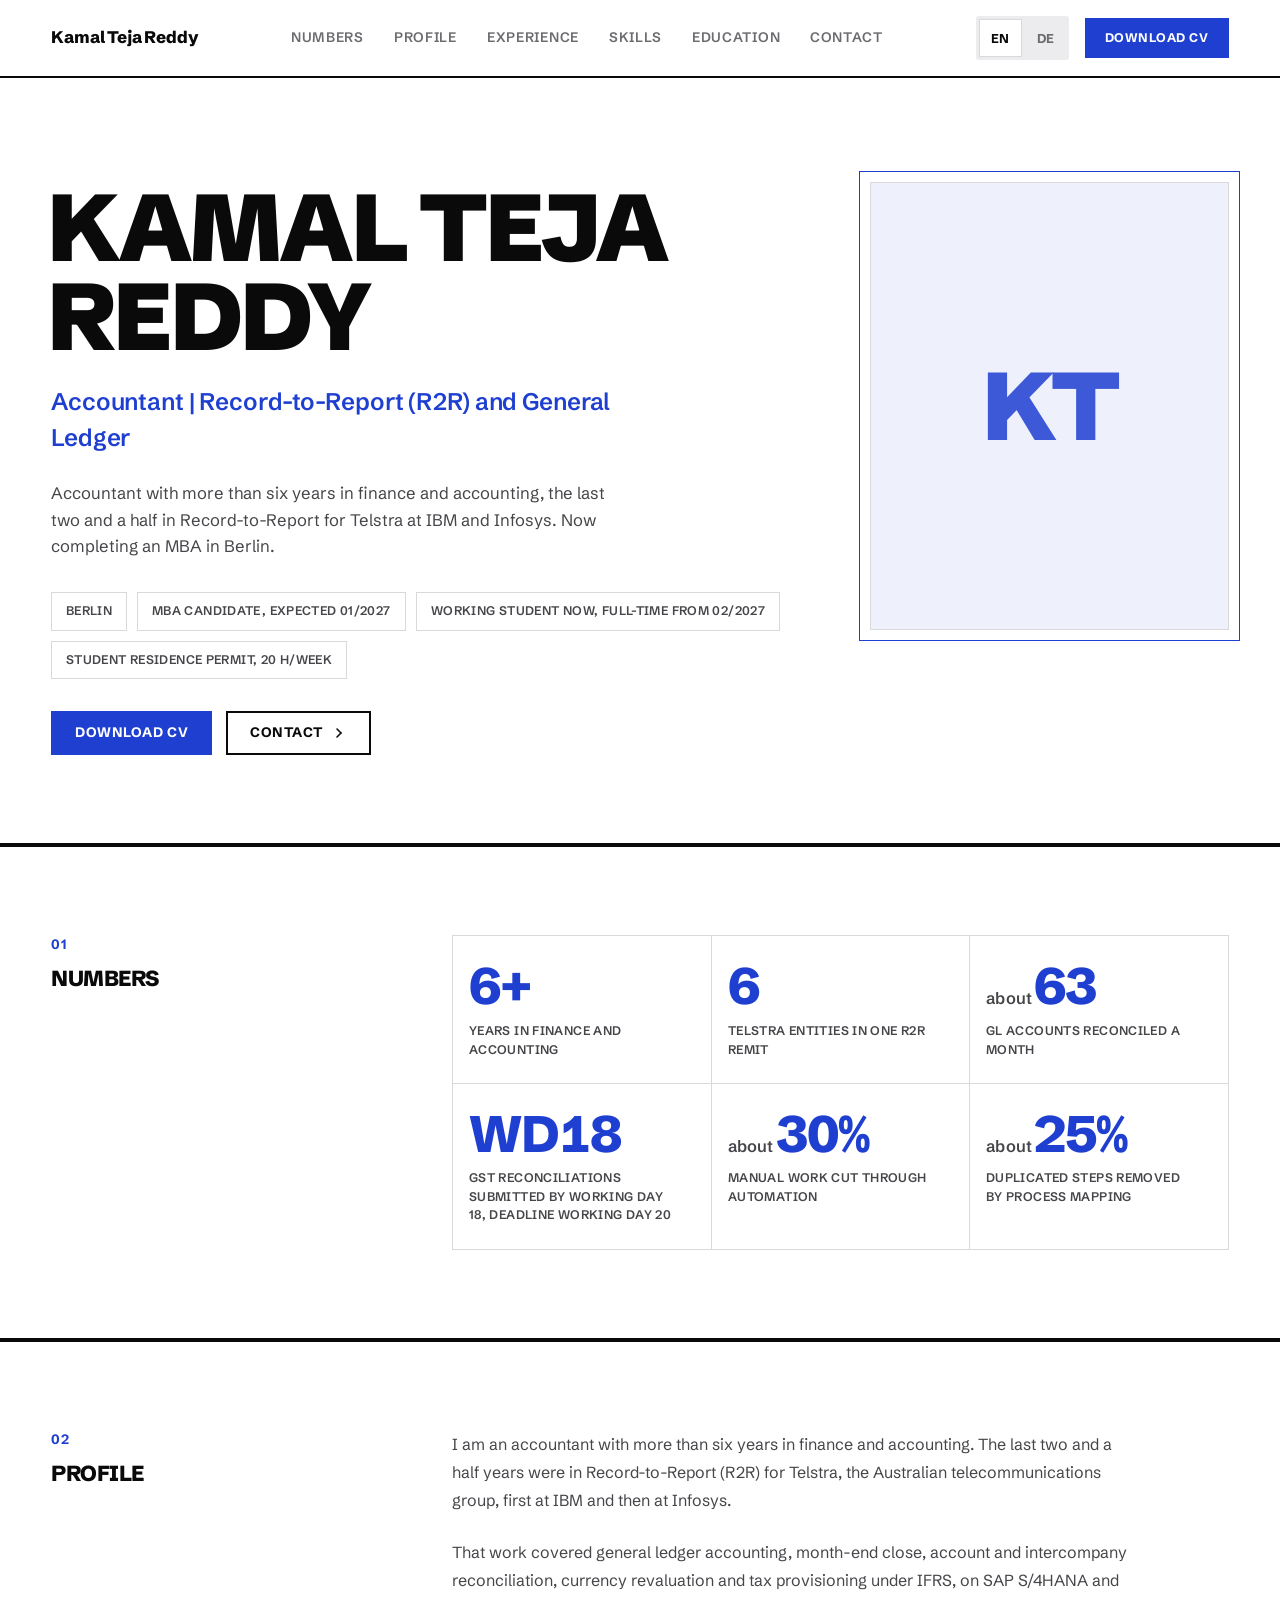
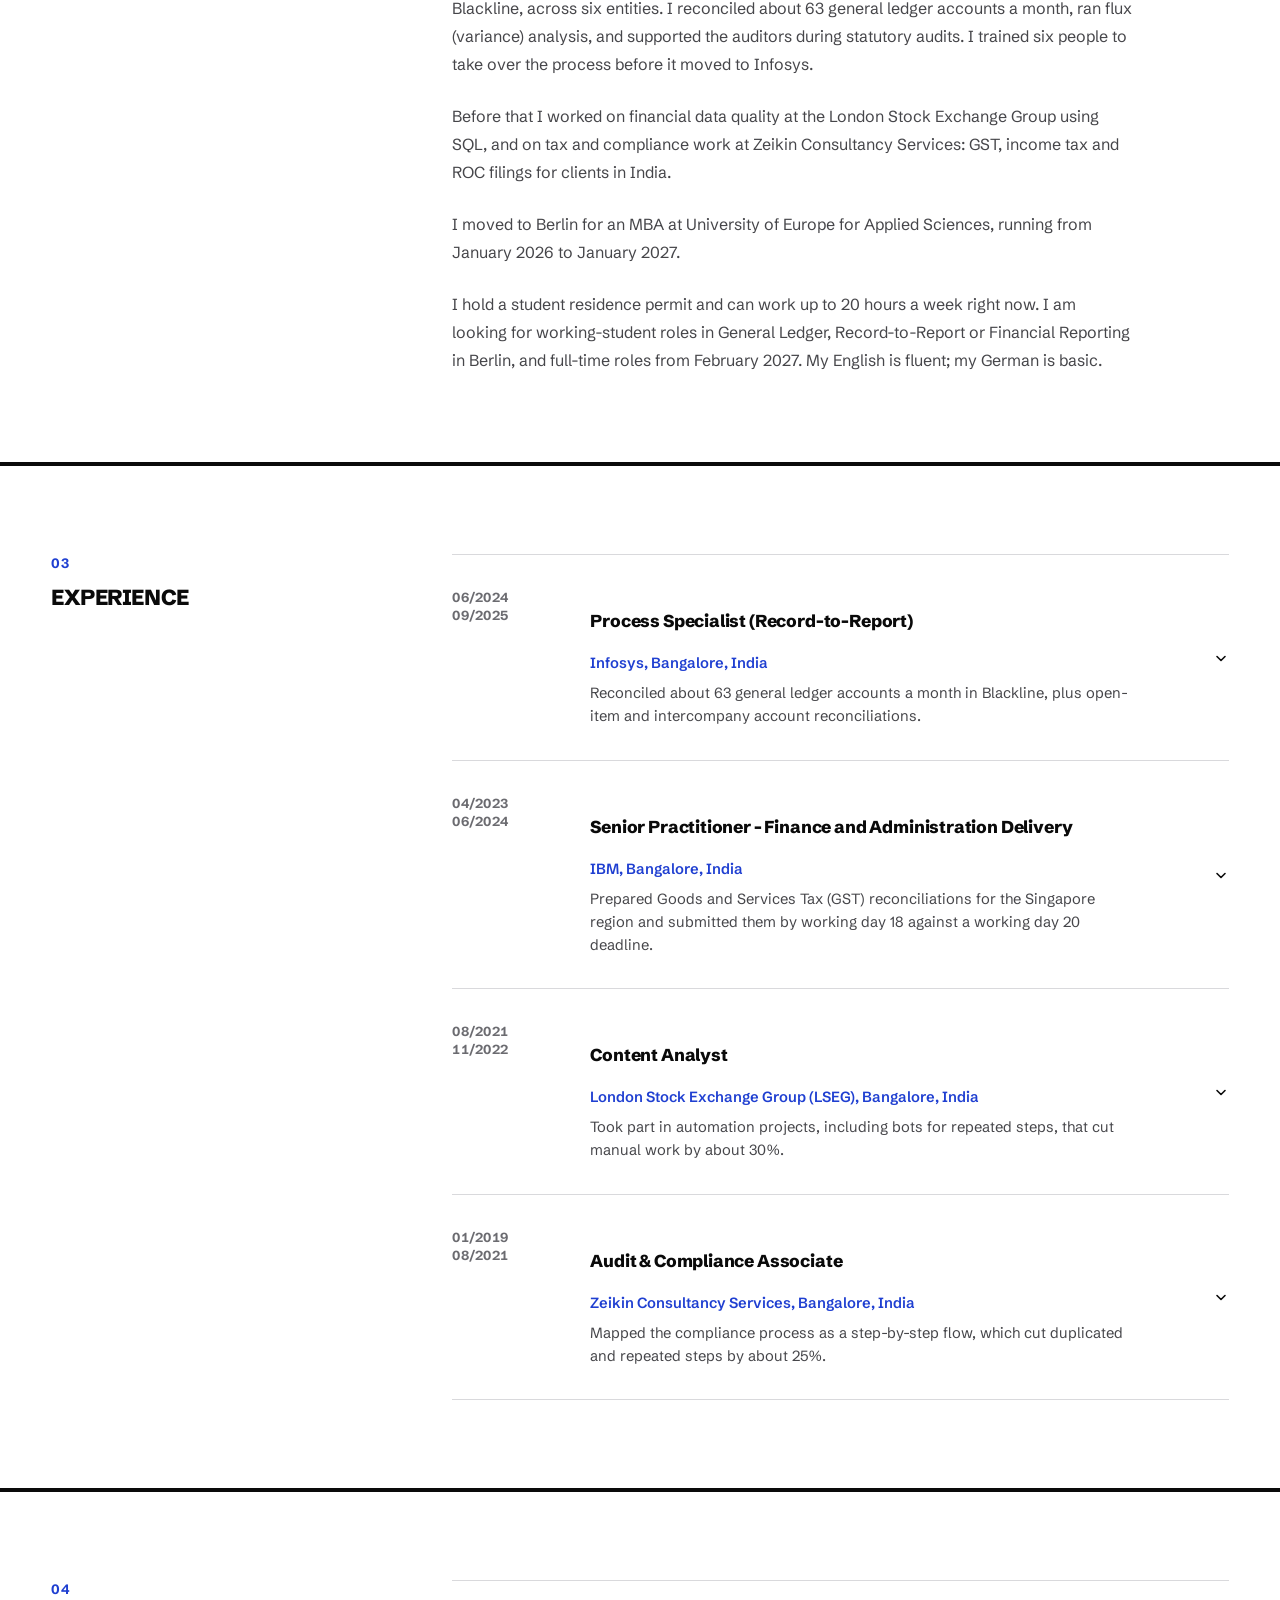
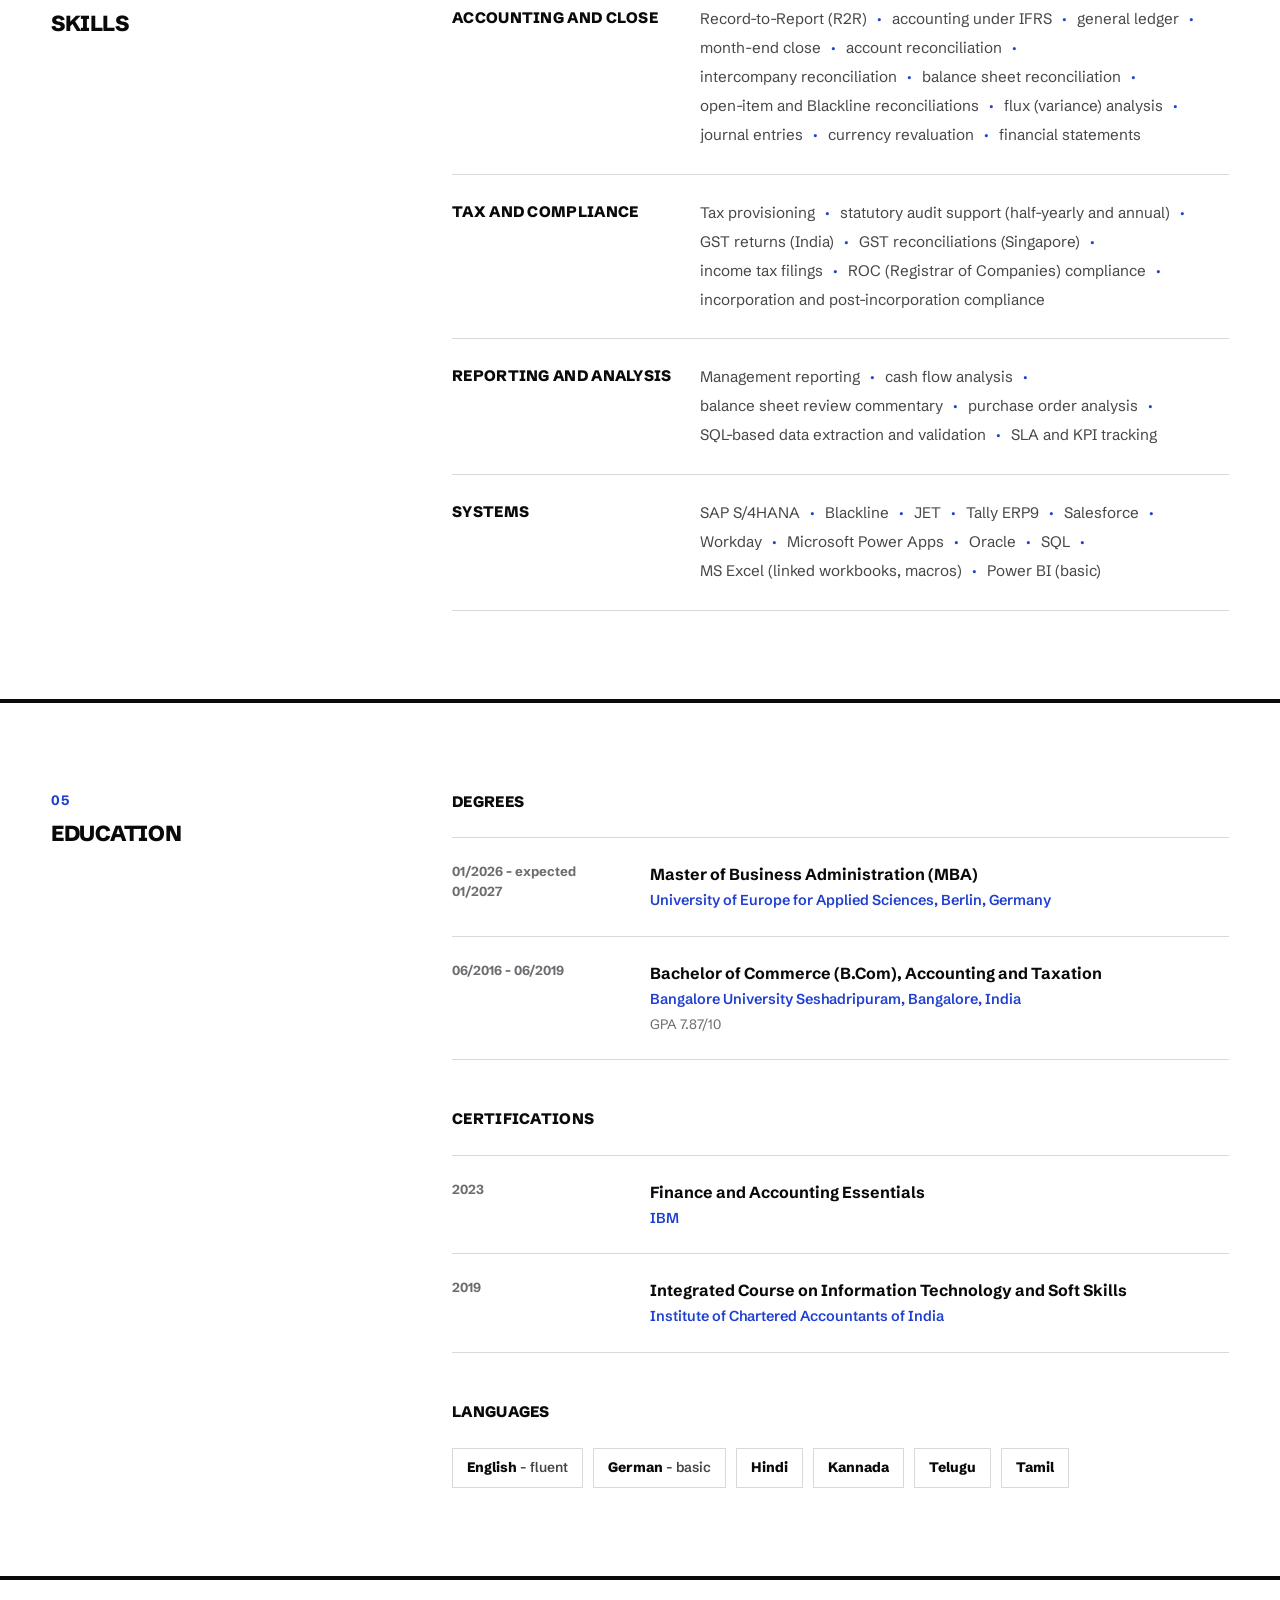
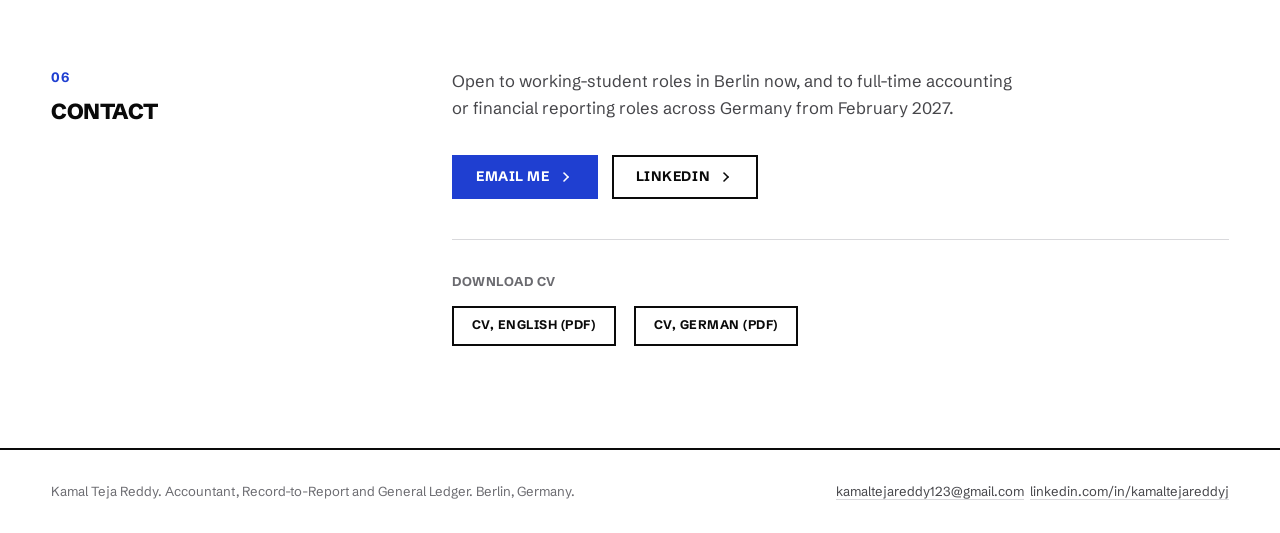
==== index.html @ a259569a "Add site files" ====
<!doctype html>
<html lang="en">
<head>
<meta charset="utf-8">
<meta name="viewport" content="width=device-width, initial-scale=1">
<title>Kamal Teja Reddy | Accountant, Record-to-Report and General Ledger</title>
<meta name="description" content="Portfolio of Kamal Teja Reddy, accountant with more than six years in finance and accounting, the last two and a half in Record-to-Report for Telstra at IBM and Infosys. Currently completing an MBA in Berlin.">
<meta name="robots" content="index,follow">
<meta name="theme-color" content="#ffffff">
<!-- Canonical is a placeholder: replace with the real deployed URL before going live (see README). -->
<link rel="canonical" href="https://example.com/kamal-teja-reddy/">

<link rel="icon" href="assets/favicon.svg" type="image/svg+xml">

<meta property="og:type" content="profile">
<meta property="og:site_name" content="Kamal Teja Reddy">
<meta property="og:title" content="Kamal Teja Reddy | Accountant, Record-to-Report and General Ledger">
<meta property="og:description" content="Accountant with more than six years in finance and accounting, the last two and a half in Record-to-Report for Telstra at IBM and Infosys. Now completing an MBA in Berlin.">
<meta property="og:image" content="assets/og-image.jpg">
<meta property="og:image:width" content="1200">
<meta property="og:image:height" content="630">
<meta property="og:locale" content="en_GB">
<meta property="og:locale:alternate" content="de_DE">
<meta name="twitter:card" content="summary_large_image">
<meta name="twitter:title" content="Kamal Teja Reddy | Accountant, Record-to-Report and General Ledger">
<meta name="twitter:description" content="Accountant with more than six years in finance and accounting, the last two and a half in Record-to-Report for Telstra at IBM and Infosys. Now completing an MBA in Berlin.">
<meta name="twitter:image" content="assets/og-image.jpg">

<link rel="preconnect" href="https://fonts.googleapis.com">
<link rel="preconnect" href="https://fonts.gstatic.com" crossorigin>
<link href="https://fonts.googleapis.com/css2?family=Schibsted+Grotesk:wght@400;500;600;700;800;900&display=swap" rel="stylesheet">
<link rel="stylesheet" href="assets/site.css">

<script type="application/ld+json">
{
  "@context": "https://schema.org",
  "@type": "Person",
  "name": "Kamal Teja Reddy",
  "jobTitle": "Accountant",
  "address": { "@type": "PostalAddress", "addressLocality": "Berlin", "addressCountry": "DE" },
  "alumniOf": [
    { "@type": "CollegeOrUniversity", "name": "University of Europe for Applied Sciences" },
    { "@type": "CollegeOrUniversity", "name": "Bangalore University Seshadripuram" }
  ],
  "sameAs": ["https://www.linkedin.com/in/kamaltejareddyj/"]
}
</script>

<script>
/* Resolve language before first paint: localStorage choice, else German if
   the browser is German, else English. Kept tiny and inline so there is no
   flash of the wrong language. Wrapped in try/catch per the no-JS-safe
   design: if anything here throws, the page still renders correctly in
   English because that is what the raw HTML already shows. */
(function () {
  try {
    var saved = null;
    try { saved = localStorage.getItem('teja-lang'); } catch (e) {}
    var lang = saved || ((navigator.language || '').toLowerCase().indexOf('de') === 0 ? 'de' : 'en');
    if (lang === 'de') {
      document.documentElement.setAttribute('lang', 'de');
      document.documentElement.setAttribute('data-lang-active', 'de');
      document.title = 'Kamal Teja Reddy | Accountant, Hauptbuchhaltung und Record-to-Report';
      var m = document.querySelector('meta[name="description"]');
      if (m) { m.setAttribute('content', 'Portfolio von Kamal Teja Reddy, Finanzbuchhalter mit mehr als sechs Jahren Erfahrung im Finanz- und Rechnungswesen, davon zweieinhalb Jahre im Record-to-Report für Telstra bei IBM und Infosys. Derzeit MBA-Studium in Berlin.'); }
    }
  } catch (e) {}
})();
</script>
</head>
<body>
<a class="skip-link" href="#main"><span data-lang="en">Skip to main content</span><span data-lang="de">Zum Hauptinhalt springen</span></a>

<div class="progress-rule" aria-hidden="true"></div>

<header class="site-header">
  <div class="header-inner">
    <a class="brand" href="#top">Kamal Teja Reddy</a>

    <nav class="site-nav" aria-label="Primary">
      <ul>
        <li><a href="#numbers"><span class="i18n t-text-swap" data-lang="en">Numbers</span><span class="i18n t-text-swap" data-lang="de">Zahlen</span></a></li>
        <li><a href="#profile"><span class="i18n t-text-swap" data-lang="en">Profile</span><span class="i18n t-text-swap" data-lang="de">Profil</span></a></li>
        <li><a href="#experience"><span class="i18n t-text-swap" data-lang="en">Experience</span><span class="i18n t-text-swap" data-lang="de">Berufserfahrung</span></a></li>
        <li><a href="#skills"><span class="i18n t-text-swap" data-lang="en">Skills</span><span class="i18n t-text-swap" data-lang="de">Kenntnisse</span></a></li>
        <li><a href="#education"><span class="i18n t-text-swap" data-lang="en">Education</span><span class="i18n t-text-swap" data-lang="de">Ausbildung</span></a></li>
        <li><a href="#contact"><span class="i18n t-text-swap" data-lang="en">Contact</span><span class="i18n t-text-swap" data-lang="de">Kontakt</span></a></li>
      </ul>
      <span class="nav-indicator" aria-hidden="true"></span>
    </nav>

    <div class="header-actions">
      <div class="lang-switch desktop-only" role="group" aria-label="Language">
        <span class="lang-pill" aria-hidden="true"></span>
        <button type="button" class="lang-option" data-set-lang="en" aria-pressed="true">EN</button>
        <button type="button" class="lang-option" data-set-lang="de" aria-pressed="false">DE</button>
      </div>
      <a class="btn btn-primary btn-small js-cv-link" href="cv/Kamal-Teja-Reddy_CV_EN_web.pdf" download="Kamal-Teja-Reddy_CV_EN.pdf" data-cv-en="cv/Kamal-Teja-Reddy_CV_EN_web.pdf" data-cv-en-name="Kamal-Teja-Reddy_CV_EN.pdf" data-cv-de="cv/Kamal-Teja-Reddy_Lebenslauf_DE_web.pdf" data-cv-de-name="Kamal-Teja-Reddy_Lebenslauf_DE.pdf">
        <span class="i18n t-text-swap" data-lang="en">Download CV</span><span class="i18n t-text-swap" data-lang="de">Lebenslauf</span>
      </a>
      <button class="nav-toggle" type="button" aria-expanded="false" aria-controls="site-nav-mobile">
        <span class="i18n t-text-swap" data-lang="en">Menu</span><span class="i18n t-text-swap" data-lang="de">Menü</span>
      </button>
    </div>
  </div>
  <nav id="site-nav-mobile" class="site-nav-mobile" aria-label="Primary, mobile">
    <ul>
      <li><a href="#numbers"><span class="i18n t-text-swap" data-lang="en">Numbers</span><span class="i18n t-text-swap" data-lang="de">Zahlen</span></a></li>
      <li><a href="#profile"><span class="i18n t-text-swap" data-lang="en">Profile</span><span class="i18n t-text-swap" data-lang="de">Profil</span></a></li>
      <li><a href="#experience"><span class="i18n t-text-swap" data-lang="en">Experience</span><span class="i18n t-text-swap" data-lang="de">Berufserfahrung</span></a></li>
      <li><a href="#skills"><span class="i18n t-text-swap" data-lang="en">Skills</span><span class="i18n t-text-swap" data-lang="de">Kenntnisse</span></a></li>
      <li><a href="#education"><span class="i18n t-text-swap" data-lang="en">Education</span><span class="i18n t-text-swap" data-lang="de">Ausbildung</span></a></li>
      <li><a href="#contact"><span class="i18n t-text-swap" data-lang="en">Contact</span><span class="i18n t-text-swap" data-lang="de">Kontakt</span></a></li>
    </ul>
    <div class="lang-switch" role="group" aria-label="Language">
      <span class="lang-pill" aria-hidden="true"></span>
      <button type="button" class="lang-option" data-set-lang="en" aria-pressed="true">EN</button>
      <button type="button" class="lang-option" data-set-lang="de" aria-pressed="false">DE</button>
    </div>
  </nav>
</header>

<main id="main">

  <section class="hero" id="top">
    <div class="wrap hero-grid">
      <div class="hero-copy t-stagger">
        <h1 class="hero-name t-stagger-line t-stagger-line--1">Kamal Teja Reddy</h1>
        <p class="hero-title t-stagger-line t-stagger-line--2">
          <span class="i18n t-text-swap" data-lang="en">Accountant | Record-to-Report (R2R) and General Ledger</span>
          <span class="i18n t-text-swap" data-lang="de">Accountant | Hauptbuchhaltung und Record-to-Report (R2R)</span>
        </p>
        <p class="hero-lede t-stagger-line t-stagger-line--3">
          <span class="i18n t-text-swap" data-lang="en">Accountant with more than six years in finance and accounting, the last two and a half in Record-to-Report for Telstra at IBM and Infosys. Now completing an MBA in Berlin.</span>
          <span class="i18n t-text-swap" data-lang="de">Finanzbuchhalter mit mehr als sechs Jahren Erfahrung im Finanz- und Rechnungswesen, davon zweieinhalb Jahre im Record-to-Report für Telstra bei IBM und Infosys. Derzeit MBA-Studium in Berlin.</span>
        </p>
        <ul class="hero-chips t-stagger-line t-stagger-line--4">
          <li>Berlin</li>
          <li><span class="i18n t-text-swap" data-lang="en">MBA candidate, expected 01/2027</span><span class="i18n t-text-swap" data-lang="de">MBA, voraussichtlich 01/2027</span></li>
          <li><span class="i18n t-text-swap" data-lang="en">Working student now, full-time from 02/2027</span><span class="i18n t-text-swap" data-lang="de">Werkstudent ab sofort, Vollzeit ab 02/2027</span></li>
          <li><span class="i18n t-text-swap" data-lang="en">Student residence permit, 20 h/week</span><span class="i18n t-text-swap" data-lang="de">Aufenthaltstitel: Studium, 20 Std./Woche</span></li>
        </ul>
        <div class="hero-actions t-stagger-line t-stagger-line--5">
          <a class="btn btn-primary js-cv-link" href="cv/Kamal-Teja-Reddy_CV_EN_web.pdf" download="Kamal-Teja-Reddy_CV_EN.pdf" data-cv-en="cv/Kamal-Teja-Reddy_CV_EN_web.pdf" data-cv-en-name="Kamal-Teja-Reddy_CV_EN.pdf" data-cv-de="cv/Kamal-Teja-Reddy_Lebenslauf_DE_web.pdf" data-cv-de-name="Kamal-Teja-Reddy_Lebenslauf_DE.pdf">
            <span class="i18n t-text-swap" data-lang="en">Download CV</span><span class="i18n t-text-swap" data-lang="de">Lebenslauf</span>
          </a>
          <a class="btn btn-outline t-learn" href="#contact">
            <span class="i18n t-text-swap" data-lang="en">Contact</span><span class="i18n t-text-swap" data-lang="de">Kontakt</span>
            <span class="t-learn-chevron" aria-hidden="true"><svg width="16" height="16" viewBox="0 0 16 16" fill="none" stroke="currentColor" stroke-width="1.6" stroke-linecap="round"><path class="t-learn-arm t-learn-arm-top" d="M6 4L10 8"/><path class="t-learn-arm t-learn-arm-bot" d="M10 8L6 12"/></svg></span>
          </a>
        </div>
      </div>
      <div class="hero-portrait">
        <div class="portrait-frame">
          <object class="portrait-photo" type="image/jpeg" data="assets/portrait.jpg" aria-label="Portrait of Kamal Teja Reddy" width="1200" height="1500">
            <div class="portrait-placeholder">
              <span class="portrait-placeholder-mono" aria-hidden="true">KT</span>
            </div>
          </object>
        </div>
      </div>
    </div>
  </section>

  <section class="section" id="numbers" aria-labelledby="numbers-heading">
    <div class="wrap section-grid">
      <div class="section-label t-reveal">
        <span class="section-index">01</span>
        <h2 id="numbers-heading"><span class="i18n t-text-swap" data-lang="en">Numbers</span><span class="i18n t-text-swap" data-lang="de">Zahlen</span></h2>
      </div>
      <div class="section-content t-reveal">
        <ul class="numbers-grid">
          <li>
            <span class="num"><span class="t-digit-group"><span class="t-digit" data-stagger="1">6</span><span class="t-digit" data-stagger="2">+</span></span></span>
            <span class="cap"><span class="i18n t-text-swap" data-lang="en">Years in finance and accounting</span><span class="i18n t-text-swap" data-lang="de">Jahre in Finanz- und Rechnungswesen</span></span>
          </li>
          <li>
            <span class="num"><span class="t-digit-group"><span class="t-digit" data-stagger="2">6</span></span></span>
            <span class="cap"><span class="i18n t-text-swap" data-lang="en">Telstra entities in one R2R remit</span><span class="i18n t-text-swap" data-lang="de">Telstra-Gesellschaften in einem R2R-Mandat</span></span>
          </li>
          <li>
            <span class="num"><span class="num-prefix" data-lang="en">about</span><span class="num-prefix" data-lang="de">rund</span><span class="t-digit-group"><span class="t-digit" data-stagger="1">6</span><span class="t-digit" data-stagger="2">3</span></span></span>
            <span class="cap"><span class="i18n t-text-swap" data-lang="en">GL accounts reconciled a month</span><span class="i18n t-text-swap" data-lang="de">Hauptbuchkonten monatlich abgestimmt</span></span>
          </li>
          <li>
            <span class="num"><span class="t-digit-group"><span class="t-digit">W</span><span class="t-digit">D</span><span class="t-digit" data-stagger="1">1</span><span class="t-digit" data-stagger="2">8</span></span></span>
            <span class="cap"><span class="i18n t-text-swap" data-lang="en">GST reconciliations submitted by working day 18, deadline working day 20</span><span class="i18n t-text-swap" data-lang="de">GST-Abstimmungen eingereicht bis Arbeitstag 18, Frist Arbeitstag 20</span></span>
          </li>
          <li>
            <span class="num"><span class="num-prefix" data-lang="en">about</span><span class="num-prefix" data-lang="de">rund</span><span class="t-digit-group t-digit-group--pct"><span class="t-digit">3</span><span class="t-digit" data-stagger="1">0</span><span class="t-digit" data-stagger="2">%</span></span></span>
            <span class="cap"><span class="i18n t-text-swap" data-lang="en">Manual work cut through automation</span><span class="i18n t-text-swap" data-lang="de">Manueller Aufwand durch Automatisierung reduziert</span></span>
          </li>
          <li>
            <span class="num"><span class="num-prefix" data-lang="en">about</span><span class="num-prefix" data-lang="de">rund</span><span class="t-digit-group t-digit-group--pct"><span class="t-digit">2</span><span class="t-digit" data-stagger="1">5</span><span class="t-digit" data-stagger="2">%</span></span></span>
            <span class="cap"><span class="i18n t-text-swap" data-lang="en">Duplicated steps removed by process mapping</span><span class="i18n t-text-swap" data-lang="de">Doppelte Schritte durch Prozessmapping entfernt</span></span>
          </li>
        </ul>
      </div>
    </div>
  </section>

  <section class="section" id="profile" aria-labelledby="profile-heading">
    <div class="wrap section-grid">
      <div class="section-label t-reveal">
        <span class="section-index">02</span>
        <h2 id="profile-heading"><span class="i18n t-text-swap" data-lang="en">Profile</span><span class="i18n t-text-swap" data-lang="de">Profil</span></h2>
      </div>
      <div class="section-content profile-text t-reveal">
        <p><span class="i18n t-text-swap t-text-swap-block" data-lang="en">I am an accountant with more than six years in finance and accounting. The last two and a half years were in Record-to-Report (R2R) for Telstra, the Australian telecommunications group, first at IBM and then at Infosys.</span><span class="i18n t-text-swap t-text-swap-block" data-lang="de">Ich bin Accountant mit mehr als sechs Jahren Erfahrung im Finanz- und Rechnungswesen, davon die letzten zweieinhalb Jahre im <span lang="en">Record-to-Report (R2R)</span> für Telstra, den australischen Telekommunikationskonzern, zunächst bei IBM und anschließend bei Infosys.</span></p>
        <p><span class="i18n t-text-swap t-text-swap-block" data-lang="en">That work covered general ledger accounting, month-end close, account and intercompany reconciliation, currency revaluation and tax provisioning under IFRS, on SAP S/4HANA and Blackline, across six entities. I reconciled about 63 general ledger accounts a month, ran flux (variance) analysis, and supported the auditors during statutory audits. I trained six people to take over the process before it moved to Infosys.</span><span class="i18n t-text-swap t-text-swap-block" data-lang="de">Dabei habe ich mit Hauptbuch, Monatsabschluss, Konten- und Intercompany-Abstimmung, Fremdwährungsbewertung und Steuerrückstellungen nach <span lang="en">IFRS</span> gearbeitet, auf <span lang="en">SAP S/4HANA</span> und <span lang="en">Blackline</span>, für sechs Telstra-Gesellschaften. Ich habe rund 63 Hauptbuchkonten im Monat abgestimmt und die Wirtschaftsprüfer bei Abschlussprüfungen unterstützt.</span></p>
        <p><span class="i18n t-text-swap t-text-swap-block" data-lang="en">Before that I worked on financial data quality at the London Stock Exchange Group using SQL, and on tax and compliance work at Zeikin Consultancy Services: GST, income tax and ROC filings for clients in India.</span><span class="i18n t-text-swap t-text-swap-block" data-lang="de">Davor habe ich bei der London Stock Exchange Group Finanzdaten mit <span lang="en">SQL</span> geprüft und bei Zeikin Consultancy Services Steuer- und Compliance-Aufgaben für Kunden in Indien übernommen.</span></p>
        <p><span class="i18n t-text-swap t-text-swap-block" data-lang="en">I moved to Berlin for an MBA at University of Europe for Applied Sciences, running from January 2026 to January 2027.</span><span class="i18n t-text-swap t-text-swap-block" data-lang="de">Für ein MBA-Studium an der University of Europe for Applied Sciences bin ich nach Berlin gezogen, von Januar 2026 bis Januar 2027.</span></p>
        <p><span class="i18n t-text-swap t-text-swap-block" data-lang="en">I hold a student residence permit and can work up to 20 hours a week right now. I am looking for working-student roles in General Ledger, Record-to-Report or Financial Reporting in Berlin, and full-time roles from February 2027. My English is fluent; my German is basic.</span><span class="i18n t-text-swap t-text-swap-block" data-lang="de">Ich habe einen Aufenthaltstitel zu Studienzwecken (bis zu 20 Stunden pro Woche) und suche Werkstudentenstellen in Hauptbuchhaltung oder Record-to-Report in Berlin, sowie Vollzeitstellen ab Februar 2027. Englisch: fließend. Deutsch: Grundkenntnisse.</span></p>
      </div>
    </div>
  </section>

  <section class="section" id="experience" aria-labelledby="experience-heading">
    <div class="wrap section-grid">
      <div class="section-label t-reveal">
        <span class="section-index">03</span>
        <h2 id="experience-heading"><span class="i18n t-text-swap" data-lang="en">Experience</span><span class="i18n t-text-swap" data-lang="de">Berufserfahrung</span></h2>
      </div>
      <div class="section-content t-reveal">
        <ol class="role-list">

          <li class="t-acc">
            <h3 class="role-heading">
              <button class="t-acc-head" aria-expanded="false" aria-controls="panel-infosys">
                <span class="role-period"><span class="num">06/2024</span><span class="num">09/2025</span></span>
                <div class="role-main">
                  <h4>Process Specialist (Record-to-Report)</h4>
                  <p class="role-employer">Infosys, Bangalore, <span class="i18n" data-lang="en">India</span><span class="i18n" data-lang="de">Indien</span></p>
                  <p class="role-strong"><span class="i18n t-text-swap" data-lang="en">Reconciled about 63 general ledger accounts a month in Blackline, plus open-item and intercompany account reconciliations.</span><span class="i18n t-text-swap" data-lang="de">Monatlich rund 63 Hauptbuchkonten in Blackline abgestimmt, dazu offene Posten und Intercompany-Konten.</span></p>
                </div>
                <span class="t-acc-chevron" aria-hidden="true"><svg width="16" height="16" viewBox="0 0 16 16" fill="none" stroke="currentColor" stroke-width="1.6" stroke-linecap="round" stroke-linejoin="round"><path d="M4 6.5L8 10.5L12 6.5"/></svg></span>
              </button>
            </h3>
            <div class="t-acc-panel" id="panel-infosys" role="region" aria-label="Process Specialist, Infosys, detail">
              <div class="t-acc-panel-inner"><div class="t-acc-panel-inner-pad">
                <p class="role-context"><span class="i18n t-text-swap" data-lang="en">Client account: Telstra (Australian telecommunications group). Record-to-Report process after the account moved from IBM.</span><span class="i18n t-text-swap" data-lang="de">Kunde: Telstra (australischer Telekommunikationskonzern), Record-to-Report nach Projektübernahme von IBM.</span></p>
                <ul class="role-bullets">
                  <li><span class="i18n t-text-swap" data-lang="en">Managed the Record-to-Report process for six Telstra entities within its SLA and compliance requirements.</span><span class="i18n t-text-swap" data-lang="de">Steuerung des R2R-Prozesses für sechs Telstra-Gesellschaften gemäß SLA- und Compliance-Vorgaben.</span></li>
                  <li><span class="i18n t-text-swap" data-lang="en">Reconciled about 63 general ledger accounts a month in Blackline, plus open-item and intercompany account reconciliations.</span><span class="i18n t-text-swap" data-lang="de">Monatlich rund 63 Hauptbuchkonten in Blackline abgestimmt, dazu offene Posten und Intercompany-Konten.</span></li>
                  <li><span class="i18n t-text-swap" data-lang="en">Computed tax and booked the tax provisions in line with statutory requirements.</span><span class="i18n t-text-swap" data-lang="de">Steuern berechnet, Steuerrückstellungen gemäß gesetzlichen Vorgaben gebucht.</span></li>
                  <li><span class="i18n t-text-swap" data-lang="en">Wrote balance sheet review commentary and cash flow analysis for management reporting.</span><span class="i18n t-text-swap" data-lang="de">Erstellung von Bilanzkommentaren und Cashflow-Analysen für das Management-Reporting.</span></li>
                  <li><span class="i18n t-text-swap" data-lang="en">Supported the auditors during half-yearly and annual statutory audits.</span><span class="i18n t-text-swap" data-lang="de">Unterstützung der Wirtschaftsprüfer bei Halbjahres- und Jahresabschlussprüfungen.</span></li>
                  <li><span class="i18n t-text-swap" data-lang="en">Received the Individual Extra Miler Award.</span><span class="i18n t-text-swap" data-lang="de">Auszeichnung mit dem Individual Extra Miler Award.</span></li>
                </ul>
              </div></div>
            </div>
          </li>

          <li class="t-acc">
            <h3 class="role-heading">
              <button class="t-acc-head" aria-expanded="false" aria-controls="panel-ibm">
                <span class="role-period"><span class="num">04/2023</span><span class="num">06/2024</span></span>
                <div class="role-main">
                  <h4>Senior Practitioner - Finance and Administration Delivery</h4>
                  <p class="role-employer">IBM, Bangalore, <span class="i18n" data-lang="en">India</span><span class="i18n" data-lang="de">Indien</span></p>
                  <p class="role-strong"><span class="i18n t-text-swap" data-lang="en">Prepared Goods and Services Tax (GST) reconciliations for the Singapore region and submitted them by working day 18 against a working day 20 deadline.</span><span class="i18n t-text-swap" data-lang="de">GST-Abstimmungen für die Region Singapur, Abgabe jeweils bis Arbeitstag 18 (Frist: Arbeitstag 20).</span></p>
                </div>
                <span class="t-acc-chevron" aria-hidden="true"><svg width="16" height="16" viewBox="0 0 16 16" fill="none" stroke="currentColor" stroke-width="1.6" stroke-linecap="round" stroke-linejoin="round"><path d="M4 6.5L8 10.5L12 6.5"/></svg></span>
              </button>
            </h3>
            <div class="t-acc-panel" id="panel-ibm" role="region" aria-label="Senior Practitioner, IBM, detail">
              <div class="t-acc-panel-inner"><div class="t-acc-panel-inner-pad">
                <p class="role-context"><span class="i18n t-text-swap" data-lang="en">Client account: Telstra (Australian telecommunications group), general ledger and R2R work before the account moved to Infosys.</span><span class="i18n t-text-swap" data-lang="de">Kunde: Telstra (australischer Telekommunikationskonzern), Hauptbuch und R2R bis zur Projektübergabe an Infosys.</span></p>
                <ul class="role-bullets">
                  <li><span class="i18n t-text-swap" data-lang="en">Posted journal entries in the JET tool as part of the Record-to-Report process.</span><span class="i18n t-text-swap" data-lang="de">Vorbereitung und Verbuchung von Journalbuchungen im JET-Tool als Teil des Record-to-Report-Prozesses.</span></li>
                  <li><span class="i18n t-text-swap" data-lang="en">Ran flux (variance) analysis on income statement items every month and on balance sheet items every quarter.</span><span class="i18n t-text-swap" data-lang="de">Monatliche Abweichungsanalyse (Flux-Analyse) für GuV-Positionen und quartalsweise für Bilanzpositionen.</span></li>
                  <li><span class="i18n t-text-swap" data-lang="en">Prepared Goods and Services Tax (GST, a value-added tax) reconciliations for the Singapore region and submitted them by working day 18 against a working day 20 deadline.</span><span class="i18n t-text-swap" data-lang="de">GST-Abstimmungen für die Region Singapur, Abgabe jeweils bis Arbeitstag 18 (Frist: Arbeitstag 20).</span></li>
                  <li><span class="i18n t-text-swap" data-lang="en">Scheduled currency revaluation and translation during month-end close and checked the error reports it produced.</span><span class="i18n t-text-swap" data-lang="de">Einplanung der Läufe für Fremdwährungsbewertung und Währungsumrechnung im Monatsabschluss, Prüfung der Fehlerprotokolle.</span></li>
                  <li><span class="i18n t-text-swap" data-lang="en">Reviewed leading and non-leading ledgers and fixed data mismatches between them.</span><span class="i18n t-text-swap" data-lang="de">Abgleich zwischen führendem Ledger und nicht führenden Ledgern zur Behebung von Datenabweichungen.</span></li>
                  <li><span class="i18n t-text-swap" data-lang="en">Trained six people during the handover to Infosys, covering tax, general ledger, banking, COGS, revenue and accounts payable.</span><span class="i18n t-text-swap" data-lang="de">Sechs Personen für die Übergabe eingearbeitet (Steuern, Hauptbuch, Bank, COGS, Umsatz, Kreditoren).</span></li>
                </ul>
              </div></div>
            </div>
          </li>

          <li class="t-acc">
            <h3 class="role-heading">
              <button class="t-acc-head" aria-expanded="false" aria-controls="panel-lseg">
                <span class="role-period"><span class="num">08/2021</span><span class="num">11/2022</span></span>
                <div class="role-main">
                  <h4>Content Analyst</h4>
                  <p class="role-employer">London Stock Exchange Group (LSEG), Bangalore, <span class="i18n" data-lang="en">India</span><span class="i18n" data-lang="de">Indien</span></p>
                  <p class="role-strong"><span class="i18n t-text-swap" data-lang="en">Took part in automation projects, including bots for repeated steps, that cut manual work by about 30%.</span><span class="i18n t-text-swap" data-lang="de">Mitarbeit an Automatisierungsprojekten mit Bots, manueller Aufwand um rund 30 % reduziert.</span></p>
                </div>
                <span class="t-acc-chevron" aria-hidden="true"><svg width="16" height="16" viewBox="0 0 16 16" fill="none" stroke="currentColor" stroke-width="1.6" stroke-linecap="round" stroke-linejoin="round"><path d="M4 6.5L8 10.5L12 6.5"/></svg></span>
              </button>
            </h3>
            <div class="t-acc-panel" id="panel-lseg" role="region" aria-label="Content Analyst, LSEG, detail">
              <div class="t-acc-panel-inner"><div class="t-acc-panel-inner-pad">
                <p class="role-context"><span class="i18n t-text-swap" data-lang="en">Financial data content and database work for global markets clients, delivered to SLA requirements.</span><span class="i18n t-text-swap" data-lang="de">Content- und Datenbankarbeit zu Finanzdaten für Kunden aus globalen Märkten gemäß SLA-Vorgaben.</span></p>
                <ul class="role-bullets">
                  <li><span class="i18n t-text-swap" data-lang="en">Sourced financial data from global markets and updated internal databases to meet set deadlines.</span><span class="i18n t-text-swap" data-lang="de">Beschaffung von Finanzdaten aus globalen Märkten, fristgerechte Aktualisierung interner Datenbanken.</span></li>
                  <li><span class="i18n t-text-swap" data-lang="en">Tracked newly listed and IPO companies for client reporting and removed inaccurate records when stakeholders flagged them.</span><span class="i18n t-text-swap" data-lang="de">Beobachtung von Börsengängen (IPOs) und neu gelisteten Unternehmen für das Kundenreporting, Entfernung fehlerhafter Datensätze nach Hinweisen von Stakeholdern.</span></li>
                  <li><span class="i18n t-text-swap" data-lang="en">Wrote SQL queries to extract metadata and checked the results for accuracy.</span><span class="i18n t-text-swap" data-lang="de">SQL-Abfragen zur Extraktion von Metadaten erstellt, Ergebnisse auf Richtigkeit geprüft.</span></li>
                  <li><span class="i18n t-text-swap" data-lang="en">Took part in automation projects, including bots for repeated steps, that cut manual work by about 30%.</span><span class="i18n t-text-swap" data-lang="de">Mitarbeit an Automatisierungsprojekten mit Bots, manueller Aufwand um rund 30 % reduziert.</span></li>
                  <li><span class="i18n t-text-swap" data-lang="en">Confirmed after three months of a six-month probation for meeting accuracy and timeliness targets at 100%.</span><span class="i18n t-text-swap" data-lang="de">Übernahme nach drei statt sechs Monaten Probezeit dank 100 % erreichter Genauigkeits- und Terminziele.</span></li>
                </ul>
              </div></div>
            </div>
          </li>

          <li class="t-acc">
            <h3 class="role-heading">
              <button class="t-acc-head" aria-expanded="false" aria-controls="panel-zeikin">
                <span class="role-period"><span class="num">01/2019</span><span class="num">08/2021</span></span>
                <div class="role-main">
                  <h4>Audit &amp; Compliance Associate</h4>
                  <p class="role-employer">Zeikin Consultancy Services, Bangalore, <span class="i18n" data-lang="en">India</span><span class="i18n" data-lang="de">Indien</span></p>
                  <p class="role-strong"><span class="i18n t-text-swap" data-lang="en">Mapped the compliance process as a step-by-step flow, which cut duplicated and repeated steps by about 25%.</span><span class="i18n t-text-swap" data-lang="de">Compliance-Ablauf als Prozessfluss dokumentiert, doppelte Arbeitsschritte um rund 25 % reduziert.</span></p>
                </div>
                <span class="t-acc-chevron" aria-hidden="true"><svg width="16" height="16" viewBox="0 0 16 16" fill="none" stroke="currentColor" stroke-width="1.6" stroke-linecap="round" stroke-linejoin="round"><path d="M4 6.5L8 10.5L12 6.5"/></svg></span>
              </button>
            </h3>
            <div class="t-acc-panel" id="panel-zeikin" role="region" aria-label="Audit and Compliance Associate, Zeikin, detail">
              <div class="t-acc-panel-inner"><div class="t-acc-panel-inner-pad">
                <p class="role-context"><span class="i18n t-text-swap" data-lang="en">Audit, tax and company-secretarial compliance. Handled 24 private companies, including the firm's largest clients, and 10 individual and partnership clients.</span><span class="i18n t-text-swap" data-lang="de">Prüfung, Steuern und gesellschaftsrechtliche Compliance. Eigene Betreuung von 24 Kapitalgesellschaften, darunter die größten Mandanten, und 10 Privatpersonen und Personengesellschaften.</span></p>
                <ul class="role-bullets">
                  <li><span class="i18n t-text-swap" data-lang="en">Filed monthly and annual GST returns for individuals and organisations.</span><span class="i18n t-text-swap" data-lang="de">Monatliche und jährliche GST-Erklärungen für Privatpersonen und Unternehmen.</span></li>
                  <li><span class="i18n t-text-swap" data-lang="en">Managed income tax filings for individuals, firms and private companies, and kept ROC filings and statutory forms up to date.</span><span class="i18n t-text-swap" data-lang="de">Einkommensteuererklärungen für Privatpersonen, Personengesellschaften und Kapitalgesellschaften und Pflege der ROC-Unterlagen und der gesetzlichen Formulare.</span></li>
                  <li><span class="i18n t-text-swap" data-lang="en">Handled incorporation and post-incorporation compliance work for private companies being set up.</span><span class="i18n t-text-swap" data-lang="de">Gründung von Kapitalgesellschaften einschließlich der Folge-Compliance.</span></li>
                  <li><span class="i18n t-text-swap" data-lang="en">Prepared financial statements for private companies, individuals and partnership firms, and kept their books on Tally ERP9.</span><span class="i18n t-text-swap" data-lang="de">Jahresabschlüsse für Kapital- und Personengesellschaften und Privatpersonen, Buchhaltung in Tally ERP 9.</span></li>
                  <li><span class="i18n t-text-swap" data-lang="en">Mapped the compliance process as a step-by-step flow, which cut duplicated and repeated steps by about 25%.</span><span class="i18n t-text-swap" data-lang="de">Compliance-Ablauf als Prozessfluss dokumentiert, doppelte Arbeitsschritte um rund 25 % reduziert.</span></li>
                </ul>
              </div></div>
            </div>
          </li>

        </ol>
      </div>
    </div>
  </section>

  <section class="section" id="skills" aria-labelledby="skills-heading">
    <div class="wrap section-grid">
      <div class="section-label t-reveal">
        <span class="section-index">04</span>
        <h2 id="skills-heading"><span class="i18n t-text-swap" data-lang="en">Skills</span><span class="i18n t-text-swap" data-lang="de">Kenntnisse</span></h2>
      </div>
      <div class="section-content t-reveal">
        <div class="skills-list">

          <div class="skill-row">
            <h3><span class="i18n t-text-swap" data-lang="en">Accounting and close</span><span class="i18n t-text-swap" data-lang="de">Rechnungswesen und Abschluss</span></h3>
            <p class="skill-items i18n t-text-swap t-text-swap-block" data-lang="en">
              <span>Record-to-Report (R2R)</span><span>accounting under IFRS</span><span>general ledger</span><span>month-end close</span><span>account reconciliation</span><span>intercompany reconciliation</span><span>balance sheet reconciliation</span><span>open-item and Blackline reconciliations</span><span>flux (variance) analysis</span><span>journal entries</span><span>currency revaluation</span><span>financial statements</span>
            </p>
            <p class="skill-items i18n t-text-swap t-text-swap-block" data-lang="de">
              <span>Record-to-Report (R2R)</span><span>Rechnungslegung nach IFRS</span><span>Hauptbuch</span><span>Monatsabschluss</span><span>Kontenabstimmung</span><span>Intercompany-Abstimmung</span><span>Bilanzkontenabstimmung</span><span>Abstimmungen offener Posten und Blackline-Abstimmungen</span><span>Abweichungsanalyse (Flux-Analyse)</span><span>Journalbuchungen</span><span>Fremdwährungsbewertung</span><span>Jahresabschlüsse</span>
            </p>
          </div>

          <div class="skill-row">
            <h3><span class="i18n t-text-swap" data-lang="en">Tax and compliance</span><span class="i18n t-text-swap" data-lang="de">Steuern und Compliance</span></h3>
            <p class="skill-items i18n t-text-swap t-text-swap-block" data-lang="en">
              <span>Tax provisioning</span><span>statutory audit support (half-yearly and annual)</span><span>GST returns (India)</span><span>GST reconciliations (Singapore)</span><span>income tax filings</span><span>ROC (Registrar of Companies) compliance</span><span>incorporation and post-incorporation compliance</span>
            </p>
            <p class="skill-items i18n t-text-swap t-text-swap-block" data-lang="de">
              <span>Steuerberechnung und Steuerrückstellungen</span><span>Unterstützung bei Halbjahres- und Jahresabschlussprüfungen</span><span>Goods and Services Tax (GST) mit Erklärungen (Indien) und Abstimmungen (Singapur)</span><span>Einkommensteuererklärungen</span><span>Meldungen beim Registrar of Companies (ROC)</span><span>Gesellschaftsgründungen</span>
            </p>
          </div>

          <div class="skill-row">
            <h3><span class="i18n t-text-swap" data-lang="en">Reporting and analysis</span><span class="i18n t-text-swap" data-lang="de">Reporting und Analyse</span></h3>
            <p class="skill-items i18n t-text-swap t-text-swap-block" data-lang="en">
              <span>Management reporting</span><span>cash flow analysis</span><span>balance sheet review commentary</span><span>purchase order analysis</span><span>SQL-based data extraction and validation</span><span>SLA and KPI tracking</span>
            </p>
            <p class="skill-items i18n t-text-swap t-text-swap-block" data-lang="de">
              <span>Management-Reporting</span><span>Cashflow-Analyse</span><span>Kommentierung von Bilanzpositionen</span><span>Analyse von Bestellungen</span><span>SQL-basierte Datenextraktion und -validierung</span><span>SLA- und KPI-Nachverfolgung</span>
            </p>
          </div>

          <div class="skill-row">
            <h3><span class="i18n t-text-swap" data-lang="en">Systems</span><span class="i18n t-text-swap" data-lang="de">Systeme</span></h3>
            <p class="skill-items i18n t-text-swap t-text-swap-block" data-lang="en">
              <span>SAP S/4HANA</span><span>Blackline</span><span>JET</span><span>Tally ERP9</span><span>Salesforce</span><span>Workday</span><span>Microsoft Power Apps</span><span>Oracle</span><span>SQL</span><span>MS Excel (linked workbooks, macros)</span><span>Power BI (basic)</span>
            </p>
            <p class="skill-items i18n t-text-swap t-text-swap-block" data-lang="de">
              <span>SAP S/4HANA</span><span>Blackline</span><span>JET</span><span>Tally ERP 9</span><span>Salesforce</span><span>Workday</span><span>Microsoft Power Apps</span><span>Oracle</span><span>SQL</span><span>MS Excel (verknüpfte Arbeitsmappen, Makros)</span><span>Power BI (Grundkenntnisse)</span>
            </p>
          </div>

        </div>
      </div>
    </div>
  </section>

  <section class="section" id="education" aria-labelledby="education-heading">
    <div class="wrap section-grid">
      <div class="section-label t-reveal">
        <span class="section-index">05</span>
        <h2 id="education-heading"><span class="i18n t-text-swap" data-lang="en">Education</span><span class="i18n t-text-swap" data-lang="de">Ausbildung</span></h2>
      </div>
      <div class="section-content t-reveal">

        <div class="edu-block">
          <h3><span class="i18n t-text-swap" data-lang="en">Degrees</span><span class="i18n t-text-swap" data-lang="de">Abschlüsse</span></h3>
          <div class="edu-entry">
            <p class="edu-dates"><span class="i18n t-text-swap" data-lang="en">01/2026 - expected 01/2027</span><span class="i18n t-text-swap" data-lang="de">01/2026 - voraussichtlich 01/2027</span></p>
            <div>
              <p class="edu-degree">Master of Business Administration (MBA)</p>
              <p class="edu-inst">University of Europe for Applied Sciences, Berlin, <span class="i18n" data-lang="en">Germany</span><span class="i18n" data-lang="de">Deutschland</span></p>
            </div>
          </div>
          <div class="edu-entry">
            <p class="edu-dates">06/2016 - 06/2019</p>
            <div>
              <p class="edu-degree"><span class="i18n t-text-swap" data-lang="en">Bachelor of Commerce (B.Com), Accounting and Taxation</span><span class="i18n t-text-swap" data-lang="de">Bachelor of Commerce (B.Com), Schwerpunkt Rechnungswesen und Steuern</span></p>
              <p class="edu-inst">Bangalore University Seshadripuram, Bangalore, <span class="i18n" data-lang="en">India</span><span class="i18n" data-lang="de">Indien</span></p>
              <p class="edu-note"><span class="i18n t-text-swap" data-lang="en">GPA 7.87/10</span><span class="i18n t-text-swap" data-lang="de">Abschlussnote 7,87/10</span></p>
            </div>
          </div>
        </div>

        <div class="edu-block">
          <h3><span class="i18n t-text-swap" data-lang="en">Certifications</span><span class="i18n t-text-swap" data-lang="de">Zertifikate</span></h3>
          <div class="edu-entry">
            <p class="edu-dates">2023</p>
            <div>
              <p class="edu-degree">Finance and Accounting Essentials</p>
              <p class="edu-inst">IBM</p>
            </div>
          </div>
          <div class="edu-entry">
            <p class="edu-dates">2019</p>
            <div>
              <p class="edu-degree">Integrated Course on Information Technology and Soft Skills</p>
              <p class="edu-inst">Institute of Chartered Accountants of India</p>
            </div>
          </div>
        </div>

        <div class="edu-block">
          <h3><span class="i18n t-text-swap" data-lang="en">Languages</span><span class="i18n t-text-swap" data-lang="de">Sprachkenntnisse</span></h3>
          <ul class="lang-list">
            <li><span class="i18n t-text-swap" data-lang="en"><b>English</b> - fluent</span><span class="i18n t-text-swap" data-lang="de"><b>Englisch</b> - fließend</span></li>
            <li><span class="i18n t-text-swap" data-lang="en"><b>German</b> - basic</span><span class="i18n t-text-swap" data-lang="de"><b>Deutsch</b> - Grundkenntnisse</span></li>
            <li><b>Hindi</b></li>
            <li><b>Kannada</b></li>
            <li><b>Telugu</b></li>
            <li><b>Tamil</b></li>
          </ul>
        </div>

      </div>
    </div>
  </section>

  <section class="section" id="contact" aria-labelledby="contact-heading">
    <div class="wrap section-grid">
      <div class="section-label t-reveal">
        <span class="section-index">06</span>
        <h2 id="contact-heading"><span class="i18n t-text-swap" data-lang="en">Contact</span><span class="i18n t-text-swap" data-lang="de">Kontakt</span></h2>
      </div>
      <div class="section-content t-reveal">
        <p class="contact-lead"><span class="i18n t-text-swap t-text-swap-block" data-lang="en">Open to working-student roles in Berlin now, and to full-time accounting or financial reporting roles across Germany from February 2027.</span><span class="i18n t-text-swap t-text-swap-block" data-lang="de">Offen für Werkstudentenstellen in Berlin ab sofort und für Vollzeitstellen im Rechnungswesen oder Financial Reporting in ganz Deutschland ab Februar 2027.</span></p>
        <div class="contact-actions">
          <a class="btn btn-primary t-learn" href="mailto:kamaltejareddy123@gmail.com">
            <span class="i18n t-text-swap" data-lang="en">Email me</span><span class="i18n t-text-swap" data-lang="de">E-Mail schreiben</span>
            <span class="t-learn-chevron" aria-hidden="true"><svg width="16" height="16" viewBox="0 0 16 16" fill="none" stroke="currentColor" stroke-width="1.6" stroke-linecap="round"><path class="t-learn-arm t-learn-arm-top" d="M6 4L10 8"/><path class="t-learn-arm t-learn-arm-bot" d="M10 8L6 12"/></svg></span>
          </a>
          <a class="btn btn-outline t-learn" href="https://www.linkedin.com/in/kamaltejareddyj/" target="_blank" rel="noopener">
            LinkedIn
            <span class="t-learn-chevron" aria-hidden="true"><svg width="16" height="16" viewBox="0 0 16 16" fill="none" stroke="currentColor" stroke-width="1.6" stroke-linecap="round"><path class="t-learn-arm t-learn-arm-top" d="M6 4L10 8"/><path class="t-learn-arm t-learn-arm-bot" d="M10 8L6 12"/></svg></span>
          </a>
        </div>
        <div class="contact-downloads">
          <p><span class="i18n t-text-swap" data-lang="en">Download CV</span><span class="i18n t-text-swap" data-lang="de">Lebenslauf herunterladen</span></p>
          <a class="btn btn-outline btn-small" href="cv/Kamal-Teja-Reddy_CV_EN_web.pdf" download="Kamal-Teja-Reddy_CV_EN.pdf"><span class="i18n t-text-swap" data-lang="en">CV, English (PDF)</span><span class="i18n t-text-swap" data-lang="de">Lebenslauf, Englisch (PDF)</span></a>
          <a class="btn btn-outline btn-small" href="cv/Kamal-Teja-Reddy_Lebenslauf_DE_web.pdf" download="Kamal-Teja-Reddy_Lebenslauf_DE.pdf"><span class="i18n t-text-swap" data-lang="en">CV, German (PDF)</span><span class="i18n t-text-swap" data-lang="de">Lebenslauf, Deutsch (PDF)</span></a>
        </div>
      </div>
    </div>
  </section>

</main>

<footer class="site-footer">
  <div class="footer-inner">
    <p><span class="i18n t-text-swap t-text-swap-block" data-lang="en">Kamal Teja Reddy. Accountant, Record-to-Report and General Ledger. Berlin, Germany.</span><span class="i18n t-text-swap t-text-swap-block" data-lang="de">Kamal Teja Reddy. Accountant, Hauptbuchhaltung und Record-to-Report. Berlin, Deutschland.</span></p>
    <p><a href="mailto:kamaltejareddy123@gmail.com">kamaltejareddy123@gmail.com</a>&nbsp; <a href="https://www.linkedin.com/in/kamaltejareddyj/" target="_blank" rel="noopener">linkedin.com/in/kamaltejareddyj</a></p>
  </div>
</footer>

<noscript>
  <style>
    /* Belt and braces: if CSS somehow loaded but JS did not, nothing in
       this stylesheet depends on JS to be visible, so noscript needs no
       overrides. This block exists to document that fact for reviewers. */
  </style>
</noscript>

<script src="assets/site.js" defer></script>
</body>
</html>
---- assets/site.css ----
/* ==========================================================================
   Kamal Teja Reddy: portfolio site
   Swiss Grid identity: white ground, near-black ink, one cobalt accent.
   Motion tokens and transition patterns below are copied from the
   transitions-dev skill (_root.css and per-pattern reference files) and
   are not re-derived. Site tokens live in the same :root block, on an
   8px spacing rhythm.
   ========================================================================== */

@font-face {
  font-family: 'Schibsted Grotesk Fallback';
  src: local('Arial');
  size-adjust: 104%;
  ascent-override: 90%;
  descent-override: 22%;
  line-gap-override: 0%;
}

:root {
  /* ---- Site identity tokens ---- */
  --bg: #ffffff;
  --ink: #0a0a0a;
  --ink-soft: #46464a;
  --ink-faint: #6b6b70;
  --accent: #1f3fd1;
  --accent-tint: #eef1fc;
  --line: #0a0a0a;
  --line-soft: #d9d9dc;
  --line-faint: #ececee;
  --max: 1320px;
  --pad: clamp(20px, 4vw, 64px);
  --header-h: 76px;
  --font: 'Schibsted Grotesk', 'Schibsted Grotesk Fallback', Arial, sans-serif;
  --space-1: 8px;
  --space-2: 16px;
  --space-3: 24px;
  --space-4: 32px;
  --space-5: 40px;
  --space-6: 48px;
  --space-8: 64px;

  /* ---- transitions-dev: shared motion scale (verbatim from _root.css) ---- */
  --duration-stagger: 40ms;
  --duration-micro: 80ms;
  --duration-quick: 150ms;
  --duration-fast: 250ms;
  --duration-medium: 350ms;
  --duration-slow: 400ms;
  --duration-very-slow: 500ms;
  --ease-smooth-out: cubic-bezier(0.22, 1, 0.36, 1);
  --ease-in-out: ease-in-out;
  --ease-out: ease-out;
  --ease-linear: linear;
  --ease-bounce: cubic-bezier(0.34, 1.36, 0.64, 1);
  --ease-bounce-strong: cubic-bezier(0.34, 3.85, 0.64, 1);
  --distance-micro: 4px;
  --distance-small: 6px;
  --distance-base: 8px;
  --distance-medium: 12px;
  --distance-large: 30px;
  --scale-large: 0.96;
  --scale-medium: 0.97;
  --scale-small: 0.98;
  --scale-tiny: 0.99;
  --blur-small: 2px;
  --blur-medium: 3px;
  --blur-large: 8px;

  /* Number pop-in (02) */
  --digit-dur: 500ms;
  --digit-distance: 8px;
  --digit-stagger: 70ms;
  --digit-blur: 2px;
  --digit-ease: cubic-bezier(0.34, 1.45, 0.64, 1);
  --digit-dir-x: 0;
  --digit-dir-y: 1;

  /* Text states swap (04) */
  --text-swap-dur: 150ms;
  --text-swap-translate-y: 4px;
  --text-swap-blur: 2px;
  --text-swap-ease: ease-in-out;

  /* Tabs sliding (16), reused for lang switch and nav indicator */
  --tabs-dur: 250ms;
  --tabs-ease: cubic-bezier(0.22, 1, 0.36, 1);
  --tabs-text-muted: var(--ink-faint);
  --tabs-text-active: var(--ink);
  --tabs-bar-bg: var(--line-faint);
  --tabs-pill-bg: #ffffff;

  /* Texts reveal (18) */
  --stagger-dur: 500ms;
  --stagger-distance: 12px;
  --stagger-stagger: 40ms;
  --stagger-blur: 3px;
  --stagger-ease: cubic-bezier(0.22, 1, 0.36, 1);

  /* Accordion expand (21) */
  --acc-expand: 250ms;
  --acc-collapse: 250ms;
  --acc-chevron: 250ms;
  --acc-ease: cubic-bezier(0.22, 1, 0.36, 1);

  /* Learn more hover (24) */
  --learn-shift: 2px;
  --learn-spread: 8deg;
  --learn-in: 350ms;
  --learn-out: 350ms;
  --learn-ease: cubic-bezier(0.22, 1, 0.36, 1);
}

/* ---------------------------------------------------------------------- */
/* Reset and base                                                          */
/* ---------------------------------------------------------------------- */
*, *::before, *::after { box-sizing: border-box; }
html { scroll-behavior: smooth; }
body {
  margin: 0;
  background: var(--bg);
  color: var(--ink);
  font-family: var(--font);
  font-size: 16px;
  line-height: 1.5;
  -webkit-font-smoothing: antialiased;
  text-rendering: optimizeLegibility;
}
h1, h2, h3, p, ul, ol, dl, dd, figure { margin: 0; }
ul, ol { padding: 0; list-style: none; }
a { color: inherit; text-decoration: none; }
img, svg { max-width: 100%; display: block; }
button { font-family: inherit; background: none; border: none; color: inherit; cursor: pointer; padding: 0; }

.num, .num-mono { font-variant-numeric: tabular-nums lining-nums; font-feature-settings: "tnum" 1, "lnum" 1; }

::selection { background: var(--accent); color: #fff; }

:focus-visible { outline: 3px solid var(--accent); outline-offset: 3px; border-radius: 1px; }

.skip-link {
  position: absolute; left: -999px; top: auto;
  background: var(--accent); color: #fff; padding: 14px 22px; z-index: 300;
  font-weight: 700;
}
.skip-link:focus { left: 16px; top: 16px; }

.wrap { max-width: var(--max); margin-inline: auto; padding-inline: var(--pad); }

/* ---------------------------------------------------------------------- */
/* Language toggle. English shows by default (no attribute); JS (or the    */
/* tiny inline head script, reading localStorage/navigator.language) sets  */
/* data-lang-active="de" on <html> to flip which copy is shown. Both       */
/* languages are always present in the DOM, so a no-JS visitor still gets  */
/* one complete, correct, readable language rather than an empty page.     */
/* ---------------------------------------------------------------------- */
html:not([data-lang-active="de"]) [data-lang="de"] { display: none !important; }
html[data-lang-active="de"] [data-lang="en"] { display: none !important; }

/* ---------------------------------------------------------------------- */
/* Reading progress rule                                                   */
/* ---------------------------------------------------------------------- */
.progress-rule {
  position: fixed; left: 0; top: var(--header-h); width: 100%; height: 2px;
  background: transparent; z-index: 99; pointer-events: none;
}
.progress-rule::after {
  content: ""; display: block; height: 100%; width: var(--progress, 0%);
  background: var(--accent);
  transition: width 100ms linear;
}
@media (prefers-reduced-motion: reduce) {
  .progress-rule::after { transition: none; }
}

/* ---------------------------------------------------------------------- */
/* Header                                                                  */
/* ---------------------------------------------------------------------- */
.site-header {
  position: sticky; top: 0; z-index: 100;
  background: rgba(255, 255, 255, 0.96);
  border-bottom: 2px solid var(--ink);
  backdrop-filter: saturate(140%) blur(6px);
}
.header-inner {
  max-width: var(--max); margin-inline: auto; padding-inline: var(--pad);
  display: flex; align-items: center; justify-content: space-between;
  min-height: var(--header-h); gap: var(--space-3);
}
.brand {
  font-weight: 800; font-size: 1.05rem; letter-spacing: -0.01em; white-space: nowrap;
}

.site-nav { position: relative; }
.site-nav ul { display: flex; gap: 2px; position: relative; }
.site-nav a {
  position: relative; display: flex; align-items: center; min-height: 44px; padding: 0 14px;
  font-size: 0.86rem; font-weight: 600; text-transform: uppercase; letter-spacing: 0.05em;
  color: var(--ink-faint); z-index: 1;
  transition: color var(--tabs-dur) var(--tabs-ease);
}
.site-nav a:hover, .site-nav a:focus-visible, .site-nav a[aria-current="true"] { color: var(--ink); }
.nav-indicator {
  position: absolute; left: 0; bottom: 0; height: 2px; width: 0;
  background: var(--accent); transform: translateX(0); pointer-events: none; z-index: 0;
  transition: transform var(--tabs-dur) var(--tabs-ease), width var(--tabs-dur) var(--tabs-ease), opacity var(--duration-quick) var(--ease-in-out);
  opacity: 0;
}
.nav-indicator.is-visible { opacity: 1; }
@media (prefers-reduced-motion: reduce) {
  .nav-indicator, .site-nav a { transition: none !important; }
}

.header-actions { display: flex; align-items: center; gap: var(--space-2); flex-shrink: 0; }

/* Language switch: tabs-sliding pattern, two options */
.lang-switch {
  position: relative; display: inline-flex; align-items: center; gap: 3px; padding: 3px;
  border-radius: 3px; background: var(--tabs-bar-bg);
}
.lang-pill {
  position: absolute; top: 3px; left: 0; height: calc(100% - 6px); width: 0;
  background: var(--tabs-pill-bg); border: 1px solid var(--line-soft);
  transform: translateX(0);
  transition: transform var(--tabs-dur) var(--tabs-ease), width var(--tabs-dur) var(--tabs-ease);
  will-change: transform, width; z-index: 0; pointer-events: none;
}
.lang-option {
  position: relative; z-index: 1; min-height: 38px; padding: 6px 12px;
  font-size: 0.8rem; font-weight: 700; letter-spacing: 0.03em; color: var(--ink-faint);
  transition: color var(--tabs-dur) var(--tabs-ease);
}
.lang-option[aria-pressed="true"], .lang-option:hover { color: var(--ink); }
@media (prefers-reduced-motion: reduce) {
  .lang-pill, .lang-option { transition: none !important; }
}

.btn {
  display: inline-flex; align-items: center; justify-content: center; gap: 8px;
  min-height: 44px; padding: 0 22px;
  font-size: 0.86rem; font-weight: 700; text-transform: uppercase; letter-spacing: 0.04em;
  border: 2px solid var(--ink); white-space: nowrap;
  transition: background-color var(--duration-quick) var(--ease-in-out),
              color var(--duration-quick) var(--ease-in-out),
              border-color var(--duration-quick) var(--ease-in-out);
}
.btn-primary { background: var(--accent); border-color: var(--accent); color: #fff; }
.btn-primary:hover, .btn-primary:focus-visible { background: var(--ink); border-color: var(--ink); }
.btn-outline { background: transparent; border-color: var(--ink); color: var(--ink); }
.btn-outline:hover, .btn-outline:focus-visible { background: var(--ink); color: #fff; }
.btn-small { padding: 0 18px; font-size: 0.78rem; min-height: 40px; }
@media (prefers-reduced-motion: reduce) {
  .btn { transition: none !important; }
}

.nav-toggle {
  display: none; min-height: 44px; min-width: 44px; align-items: center; justify-content: center;
  border: 2px solid var(--ink); font-size: 0.78rem; font-weight: 700; text-transform: uppercase;
}
.site-nav-mobile { display: none; }

/* Learn-more hover chevron, pattern 24, verbatim mechanics */
.t-learn-chevron {
  display: inline-flex;
  transform: translateX(0);
  transition: transform var(--learn-out) var(--learn-ease);
}
.t-learn-arm {
  transform-box: view-box;
  transform-origin: 10px 8px;
  vector-effect: non-scaling-stroke;
  transition: transform var(--learn-out) var(--learn-ease);
}
.t-learn:hover .t-learn-chevron, .t-learn:focus-visible .t-learn-chevron { transform: translateX(var(--learn-shift)); transition-duration: var(--learn-in); }
.t-learn:hover .t-learn-arm, .t-learn:focus-visible .t-learn-arm { transition-duration: var(--learn-in); }
.t-learn:hover .t-learn-arm-top, .t-learn:focus-visible .t-learn-arm-top { transform: rotate(var(--learn-spread)); }
.t-learn:hover .t-learn-arm-bot, .t-learn:focus-visible .t-learn-arm-bot { transform: rotate(calc(var(--learn-spread) * -1)); }
@media (prefers-reduced-motion: reduce) {
  .t-learn-chevron, .t-learn-arm { transition: none !important; }
}

/* ---------------------------------------------------------------------- */
/* Text states swap, pattern 04, used for every language-switched node    */
/* ---------------------------------------------------------------------- */
.t-text-swap {
  display: inline-block;
  transform: translateY(0);
  filter: blur(0);
  opacity: 1;
  transition:
    transform var(--text-swap-dur) var(--text-swap-ease),
    filter    var(--text-swap-dur) var(--text-swap-ease),
    opacity   var(--text-swap-dur) var(--text-swap-ease);
  will-change: transform, filter, opacity;
}
.t-text-swap.t-text-swap-block { display: block; }
.t-text-swap.is-exit {
  transform: translateY(calc(var(--text-swap-translate-y) * -1));
  filter: blur(var(--text-swap-blur));
  opacity: 0;
}
.t-text-swap.is-enter-start {
  transform: translateY(var(--text-swap-translate-y));
  filter: blur(var(--text-swap-blur));
  opacity: 0;
  transition: none;
}
@media (prefers-reduced-motion: reduce) {
  .t-text-swap { transition: none !important; }
}

/* ---------------------------------------------------------------------- */
/* Hero                                                                    */
/* ---------------------------------------------------------------------- */
.hero { padding-block: clamp(56px, 9vw, 104px) clamp(56px, 7vw, 88px); }
.hero-grid {
  display: grid;
  grid-template-columns: minmax(0, 1fr) clamp(350px, 28vw, 420px);
  column-gap: clamp(24px, 4vw, 56px);
  align-items: start;
}
.hero-copy { min-width: 0; }
.hero-name {
  font-size: clamp(2.6rem, 7.4vw, 6.4rem);
  font-weight: 900; letter-spacing: -0.03em; line-height: 0.94;
  text-transform: uppercase;
  margin-inline-start: -0.04em; /* optical alignment to the grid edge */
}
.hero-title {
  margin-top: var(--space-3);
  font-size: clamp(1.05rem, 1.9vw, 1.5rem); font-weight: 600; color: var(--accent);
  letter-spacing: -0.005em; max-width: 40ch;
}
.hero-lede {
  margin-top: var(--space-3); font-size: clamp(1rem, 1.3vw, 1.15rem); color: var(--ink-soft);
  max-width: 56ch; line-height: 1.6;
}
.hero-chips { margin-top: var(--space-4); display: flex; flex-wrap: wrap; gap: 10px; }
.hero-chips li {
  border: 1px solid var(--line-soft); padding: 9px 14px;
  font-size: 0.78rem; font-weight: 600; text-transform: uppercase; letter-spacing: 0.03em;
  color: var(--ink-soft);
}
.hero-actions { margin-top: var(--space-4); display: flex; flex-wrap: wrap; gap: 14px; }

.hero-portrait { justify-self: end; width: 100%; }
.portrait-frame {
  position: relative; width: 100%; aspect-ratio: 4 / 5;
  border: 1px solid var(--line-soft);
  outline: 1px solid var(--accent); outline-offset: 10px;
  background: var(--accent-tint);
}
/* Portrait uses <object data="assets/portrait.jpg">; browsers render the
   fallback markup inside it natively (no JS) when the file 404s, which is
   what guarantees a broken-image icon can never appear. */
.portrait-photo {
  position: absolute; inset: 0; width: 100%; height: 100%; object-fit: cover; object-position: center top;
  display: block; border: 0;
}
.portrait-placeholder {
  width: 100%; height: 100%;
  display: flex; align-items: center; justify-content: center;
  background:
    linear-gradient(var(--accent-tint), var(--accent-tint)),
    repeating-linear-gradient(0deg, transparent, transparent 39px, var(--line-soft) 39px, var(--line-soft) 40px);
  margin: 0;
}
.portrait-placeholder-mono {
  font-weight: 900; font-size: clamp(3.5rem, 9vw, 6rem); letter-spacing: -0.04em;
  color: var(--accent); opacity: 0.85;
}

/* Texts reveal, pattern 18, applied to hero copy lines and lede/chips/actions.
   Content is visible by default (no-JS / JS-failure safe); JS alone adds
   .is-armed right before it starts observing, which is also the only thing
   that can hide it, and a safety-net timeout in site.js guarantees it is
   swapped for .is-shown even if the observer never fires. */
.t-stagger-line {
  display: block;
  opacity: 1;
  transform: translateY(0);
  filter: blur(0);
  transition:
    opacity   var(--stagger-dur) var(--stagger-ease),
    transform var(--stagger-dur) var(--stagger-ease),
    filter    var(--stagger-dur) var(--stagger-ease);
  will-change: transform, opacity, filter;
}
.t-stagger-line--2 { transition-delay: var(--stagger-stagger); }
.t-stagger-line--3 { transition-delay: calc(var(--stagger-stagger) * 2); }
.t-stagger-line--4 { transition-delay: calc(var(--stagger-stagger) * 3); }
.t-stagger-line--5 { transition-delay: calc(var(--stagger-stagger) * 4); }
.t-stagger-line--6 { transition-delay: calc(var(--stagger-stagger) * 5); }
.t-stagger.is-armed .t-stagger-line {
  opacity: 0; transform: translateY(var(--stagger-distance)); filter: blur(var(--stagger-blur));
}
.t-stagger.is-shown .t-stagger-line {
  opacity: 1; transform: translateY(0); filter: blur(0);
}
.t-stagger.is-hiding .t-stagger-line {
  opacity: 0; transform: translateY(0); filter: blur(0);
  transition: opacity 200ms ease, transform 0s linear, filter 0s linear;
  transition-delay: 0s;
}
@media (prefers-reduced-motion: reduce) {
  .t-stagger-line { transition: none !important; opacity: 1; transform: translateY(0); filter: blur(0); }
}
/* .t-stagger-line's own display:block (needed for h1/p lines) would
   otherwise win the cascade over .hero-chips/.hero-actions's display:flex
   further up this file (equal specificity, later rule wins); restore flex
   here with a two-class selector so the chips sit as a pill row and the
   two hero buttons keep their gap. */
.hero-chips.t-stagger-line, .hero-actions.t-stagger-line { display: flex; }

/* ---------------------------------------------------------------------- */
/* Section scaffolding + scroll reveal                                    */
/* ---------------------------------------------------------------------- */
.section { border-top: 4px solid var(--ink); padding-block: clamp(48px, 7vw, 88px); scroll-margin-top: calc(var(--header-h) + 10px); }
/* minmax(0, 1fr), not a bare 1fr: a bare 1fr track's automatic minimum is
   its content's max-content size, which lets a long unbroken word (German
   compounds in particular) force the whole grid, and so the page, wider
   than the viewport. minmax(0, 1fr) lets the track shrink and the text
   wrap normally instead. */
.section-grid { display: grid; grid-template-columns: repeat(12, minmax(0, 1fr)); column-gap: clamp(16px, 2vw, 32px); row-gap: var(--space-4); }
/* 4/12 columns, not 3: at 3 columns "BERUFSERFAHRUNG" (the longest German
   section label) ran past the label column into the content column's
   first date. A wider column plus the smaller heading clamp below fits
   every EN/DE label at 1024px and up; overflow-wrap/hyphens are the
   last-resort net for a label longer than either of these. */
.section-label { grid-column: 1 / span 4; min-width: 0; overflow-wrap: anywhere; hyphens: manual; }
.section-content { grid-column: 5 / span 8; min-width: 0; }
.section-index { display: block; font-size: 0.85rem; font-weight: 700; color: var(--accent); letter-spacing: 0.05em; margin-bottom: 10px; }
.section-label h2 { font-size: clamp(1.25rem, 1.7vw, 1.7rem); font-weight: 800; letter-spacing: -0.02em; text-transform: uppercase; line-height: 1.15; }

.t-reveal {
  opacity: 1; transform: translateY(0); filter: blur(0);
  transition: opacity var(--duration-slow) var(--ease-in-out),
              transform var(--duration-slow) var(--ease-smooth-out),
              filter var(--duration-slow) var(--ease-in-out);
}
.t-reveal.is-armed { opacity: 0; transform: translateY(var(--distance-medium)); filter: blur(var(--blur-small)); }
.t-reveal.is-shown { opacity: 1; transform: translateY(0); filter: blur(0); }
@media (prefers-reduced-motion: reduce) {
  .t-reveal { transition: none !important; opacity: 1 !important; transform: none !important; filter: none !important; }
}

/* ---------------------------------------------------------------------- */
/* Numbers                                                                 */
/* ---------------------------------------------------------------------- */
.numbers-grid { display: grid; grid-template-columns: repeat(3, minmax(0, 1fr)); border-top: 1px solid var(--line-soft); border-left: 1px solid var(--line-soft); }
.numbers-grid li { border-right: 1px solid var(--line-soft); border-bottom: 1px solid var(--line-soft); padding: var(--space-3) var(--space-2); }
.numbers-grid .num { display: block; font-size: clamp(2.2rem, 4vw, 3.6rem); font-weight: 800; color: var(--accent); letter-spacing: -0.02em; line-height: 1; }
.numbers-grid .cap { display: block; margin-top: 10px; font-size: 0.78rem; font-weight: 600; color: var(--ink-soft); text-transform: uppercase; letter-spacing: 0.03em; max-width: 26ch; }
.numbers-grid .num-prefix { display: inline-block; font-size: 0.32em; font-weight: 600; letter-spacing: 0.01em; color: var(--ink-soft); margin-right: 0.14em; vertical-align: baseline; }
/* German typography puts a space before a percent sign; the digits are shared
   across languages, so only widen the gap before "%" when German is active. */
html[data-lang-active="de"] .numbers-grid .t-digit-group--pct .t-digit:last-child { margin-left: 0.12em; }

/* Number pop-in, pattern 02 */
@keyframes t-digit-pop-in {
  0% {
    transform: translate(calc(var(--digit-distance) * var(--digit-dir-x)), calc(var(--digit-distance) * var(--digit-dir-y)));
    opacity: 0;
    filter: blur(var(--digit-blur));
  }
  100% { transform: translate(0, 0); opacity: 1; filter: blur(0); }
}
.t-digit-group { display: inline-flex; align-items: baseline; }
.t-digit { display: inline-block; will-change: transform, opacity, filter; }
.t-digit-group.is-animating .t-digit { animation: t-digit-pop-in var(--digit-dur) var(--digit-ease) both; }
.t-digit-group.is-animating .t-digit[data-stagger="1"] { animation-delay: var(--digit-stagger); }
.t-digit-group.is-animating .t-digit[data-stagger="2"] { animation-delay: calc(var(--digit-stagger) * 2); }
@media (prefers-reduced-motion: reduce) {
  .t-digit-group .t-digit { animation: none !important; }
}

/* ---------------------------------------------------------------------- */
/* Profile                                                                 */
/* ---------------------------------------------------------------------- */
.profile-text p { max-width: 68ch; font-size: clamp(1rem, 1.2vw, 1.12rem); color: var(--ink-soft); line-height: 1.75; }
.profile-text p + p { margin-top: var(--space-3); }

/* ---------------------------------------------------------------------- */
/* Experience accordion                                                    */
/* ---------------------------------------------------------------------- */
.role-list { border-top: 1px solid var(--line-soft); }
.t-acc { border-bottom: 1px solid var(--line-soft); }
.role-heading { display: contents; }
.t-acc-head {
  display: grid; grid-template-columns: 110px minmax(0, 1fr) 24px; column-gap: 28px; align-items: start;
  width: 100%; text-align: left; padding-block: var(--space-4); min-height: 44px;
}
.t-acc-head:hover .role-main h4 { color: var(--accent); }
.role-period { font-size: 0.82rem; font-weight: 700; color: var(--ink-faint); letter-spacing: 0.02em; padding-top: 2px; display: flex; flex-direction: column; gap: 2px; }
.role-main h4 { font-size: 1.08rem; font-weight: 800; letter-spacing: -0.01em; transition: color var(--duration-quick) var(--ease-in-out); }
.role-employer { margin-top: 6px; font-size: 0.92rem; font-weight: 600; color: var(--accent); }
.role-strong { margin-top: 10px; font-size: 0.92rem; color: var(--ink-soft); line-height: 1.55; max-width: 60ch; }
.t-acc-chevron { grid-column: 3; display: inline-flex; align-self: center; justify-self: end; transform: scaleY(1); transform-origin: center; transition: transform var(--acc-chevron) var(--acc-ease); }
.t-acc-chevron path { vector-effect: non-scaling-stroke; }
.t-acc[data-open="true"] .t-acc-chevron { transform: scaleY(-1); }

/* Default (no data-open attribute, i.e. no JS): panel renders fully open and
   readable in normal flow. JS adds data-open="false" on init, which is the
   only thing that switches this into the collapsible grid-rows widget. */
.t-acc-panel { display: block; }
.t-acc[data-open] .t-acc-panel { display: grid; grid-template-rows: 0fr; transition: grid-template-rows var(--acc-collapse) var(--acc-ease); }
.t-acc[data-open="true"] .t-acc-panel { grid-template-rows: 1fr; transition: grid-template-rows var(--acc-expand) var(--acc-ease); }
.t-acc-panel-inner { overflow: visible; opacity: 1; filter: blur(0); }
.t-acc[data-open] .t-acc-panel-inner {
  overflow: hidden; opacity: 0; filter: blur(2px);
  transition: opacity var(--acc-collapse) var(--acc-ease), filter var(--acc-collapse) var(--acc-ease);
}
.t-acc[data-open="true"] .t-acc-panel-inner { opacity: 1; filter: blur(0); transition: opacity var(--acc-expand) var(--acc-ease), filter var(--acc-expand) var(--acc-ease); }
.t-acc-panel-inner-pad { padding: 0 34px var(--space-4) 0; margin-left: 138px; }
.role-context { font-size: 0.86rem; color: var(--ink-faint); line-height: 1.55; max-width: 60ch; }
.role-bullets { margin-top: var(--space-2); }
.role-bullets li { position: relative; padding-left: 18px; font-size: 0.95rem; color: var(--ink-soft); line-height: 1.6; }
.role-bullets li + li { margin-top: 10px; }
.role-bullets li::before { content: ""; position: absolute; left: 0; top: 0.62em; width: 7px; height: 2px; background: var(--accent); }
@media (prefers-reduced-motion: reduce) {
  .t-acc-panel, .t-acc-panel-inner, .t-acc-chevron, .role-main h4 { transition: none !important; }
}

/* ---------------------------------------------------------------------- */
/* Skills                                                                  */
/* ---------------------------------------------------------------------- */
.skills-list { border-top: 1px solid var(--line-soft); }
.skill-row { display: grid; grid-template-columns: 220px 1fr; column-gap: 28px; padding-block: var(--space-3); border-bottom: 1px solid var(--line-soft); }
.skill-row h3 { font-size: 0.95rem; font-weight: 800; text-transform: uppercase; letter-spacing: 0.02em; padding-top: 2px; }
.skill-items { display: flex; flex-wrap: wrap; column-gap: 0; font-size: 0.95rem; color: var(--ink-soft); line-height: 1.9; min-width: 0; }
/* overflow-wrap: break-word (removed) let the browser break anywhere,
   including mid-word, once a line ran out of room - that is what produced
   "Kontenabstimm/ung" style breaks in the German list. A flex item's
   default min-content sizing already keeps each item whole, wrapping
   between items first; hyphens: auto is the only permitted fallback,
   inserting a linguistically correct hyphenation point (not an arbitrary
   one) for the rare item that is wider than the whole column on its own.
   lang is inherited from <html lang="de">/"en"> so this picks the right
   dictionary per language automatically. */
.skill-items span { display: inline-block; max-width: 100%; hyphens: auto; overflow-wrap: normal; word-break: normal; }
.skill-items span::after { content: "\00B7"; margin: 0 10px; color: var(--accent); font-weight: 700; }
.skill-items span:last-child::after { content: ""; margin: 0; }

/* ---------------------------------------------------------------------- */
/* Education                                                               */
/* ---------------------------------------------------------------------- */
.edu-block + .edu-block { margin-top: var(--space-6); }
.edu-block h3 { font-size: 0.95rem; font-weight: 800; text-transform: uppercase; letter-spacing: 0.02em; margin-bottom: var(--space-3); }
.edu-entry { border-top: 1px solid var(--line-soft); padding-block: var(--space-3); display: grid; grid-template-columns: 170px 1fr; column-gap: 28px; }
.edu-entry:last-child { border-bottom: 1px solid var(--line-soft); }
.edu-dates { font-size: 0.82rem; font-weight: 700; color: var(--ink-faint); }
.edu-degree { font-size: 1rem; font-weight: 700; }
.edu-inst { margin-top: 4px; font-size: 0.9rem; color: var(--accent); font-weight: 600; }
.edu-note { margin-top: 4px; font-size: 0.85rem; color: var(--ink-faint); }
.lang-list { display: flex; flex-wrap: wrap; gap: 10px; }
.lang-list li { border: 1px solid var(--line-soft); padding: 9px 14px; font-size: 0.86rem; font-weight: 600; color: var(--ink-soft); }
.lang-list li b { color: var(--ink); font-weight: 800; }

/* ---------------------------------------------------------------------- */
/* Contact                                                                 */
/* ---------------------------------------------------------------------- */
.contact-lead { font-size: clamp(1rem, 1.3vw, 1.15rem); color: var(--ink-soft); max-width: 56ch; line-height: 1.65; }
.contact-actions { margin-top: var(--space-4); display: flex; flex-wrap: wrap; gap: 14px; }
.contact-downloads { margin-top: var(--space-5); padding-top: var(--space-4); border-top: 1px solid var(--line-soft); }
.contact-downloads p { font-size: 0.8rem; font-weight: 700; text-transform: uppercase; letter-spacing: 0.04em; color: var(--ink-faint); margin-bottom: 14px; }
.contact-downloads .btn { margin-right: 14px; margin-bottom: 14px; }

/* ---------------------------------------------------------------------- */
/* Footer                                                                  */
/* ---------------------------------------------------------------------- */
.site-footer { border-top: 2px solid var(--ink); padding-block: var(--space-4); }
.footer-inner {
  max-width: var(--max); margin-inline: auto; padding-inline: var(--pad);
  display: flex; flex-wrap: wrap; justify-content: space-between; gap: 12px;
  font-size: 0.82rem; color: var(--ink-faint);
}
.footer-inner a { color: var(--ink-soft); border-bottom: 1px solid var(--line-soft); }
.footer-inner a:hover, .footer-inner a:focus-visible { color: var(--accent); border-color: var(--accent); }

/* ================= Responsive ================= */
/* Between the desktop nav's natural width and the mobile-nav breakpoint,
   the six nav links plus the language switch plus the header CV button
   were tight enough to force the header wider than the viewport. Trim the
   nav's own padding and gaps first, rather than dropping to mobile nav
   early. */
@media (max-width: 1200px) {
  .site-nav a { padding: 0 9px; font-size: 0.78rem; letter-spacing: 0.03em; }
  .header-inner { gap: var(--space-2); }
  .header-actions { gap: 10px; }
}

@media (max-width: 1024px) {
  .t-acc-head { grid-template-columns: 100px minmax(0, 1fr) 24px; }
  .t-acc-panel-inner-pad { margin-left: 128px; padding-right: 0; }

  /* The six nav labels plus the language switch plus the header CV button
     no longer fit next to the logo below 1024px, especially in German
     (Berufserfahrung, Ausbildung run long) even after the 1180px padding
     trim above, so the mobile nav takes over here instead of at 860px. */
  .site-nav { display: none; }
  .lang-switch.desktop-only { display: none; }
  .nav-toggle { display: flex; }
  .site-nav-mobile.is-open { display: block; border-top: 2px solid var(--ink); background: var(--bg); }
  .site-nav-mobile ul { display: flex; flex-direction: column; }
  .site-nav-mobile a {
    display: flex; min-height: 52px; align-items: center;
    padding-inline: var(--pad); border-bottom: 1px solid var(--line-faint);
    font-size: 0.95rem; font-weight: 700; text-transform: uppercase; letter-spacing: 0.03em;
  }
  .site-nav-mobile .lang-switch { margin: var(--space-2) var(--pad); }
  .header-inner { min-height: 64px; }
}

@media (max-width: 860px) {
  .hero-grid { grid-template-columns: 1fr; }
  /* The accent outline sits 10px outside the frame's own box (outlines
     never affect layout), so margin-bottom must clear the outline too,
     not just the frame: 48px margin leaves about 38px of clear air below
     the outline before the name starts, comfortably past the 32px min. */
  /* Height-driven, not width-driven: a portrait sized from the column
     width (previously up to 62vh tall) pushed the name and title line
     below the fold on a phone-height viewport. Capping the height in vh
     and letting the 4:5 aspect-ratio derive the (smaller) width instead
     keeps the portrait prominent while guaranteeing the name and title
     still land in the first screen at common phone sizes (390x844,
     360x740). */
  .hero-portrait { order: -1; justify-self: center; max-width: 100%; margin-inline: auto; margin-bottom: var(--space-6); }
  .portrait-frame { width: auto; height: clamp(200px, 42vh, 360px); max-height: 46vh; }

  .t-acc-head { grid-template-columns: 90px minmax(0, 1fr) 24px; }
  .t-acc-panel-inner-pad { margin-left: 118px; }
  .section-label { grid-column: 1 / -1; }
  .section-content { grid-column: 1 / -1; }
  .section-label h2 { display: inline; }
  .section-index { display: inline; margin-right: 10px; margin-bottom: 0; }

  .skill-row { grid-template-columns: 1fr; row-gap: 10px; }
  .edu-entry { grid-template-columns: 1fr; row-gap: 6px; }
}

@media (max-width: 600px) {
  .numbers-grid { grid-template-columns: repeat(2, minmax(0, 1fr)); }
  .hero-name { text-transform: none; }
  .t-acc-head { grid-template-columns: minmax(0, 1fr) 22px; grid-template-rows: auto auto; row-gap: 8px; }
  .role-period { grid-column: 1 / -1; grid-row: 1; flex-direction: row; gap: 10px; }
  .role-main { grid-column: 1; grid-row: 2; }
  .t-acc-chevron { grid-column: 2; grid-row: 2; align-self: start; margin-top: 4px; }
  .t-acc-panel-inner-pad { margin-left: 0; }
}

@media (max-width: 480px) {
  .header-actions { gap: 10px; }
  .header-actions .btn-primary { padding: 0 14px; font-size: 0.72rem; }
}

@media (max-width: 380px) {
  /* The brand name, the header CV button and the menu toggle no longer
     all fit at the narrowest phone widths; the hero has its own, more
     prominent Download CV button a moment later, so drop the header's
     copy here rather than let anything overflow or truncate. */
  .header-actions .js-cv-link { display: none; }
}

/* ---------------------------------------------------------------------- */
/* Print                                                                   */
/* ---------------------------------------------------------------------- */
@media print {
  .site-header, .progress-rule, .site-footer, .hero-actions, .contact-actions,
  .contact-downloads, .nav-toggle, .site-nav-mobile, .skip-link, .portrait-frame,
  .hero-chips { display: none !important; }
  body { font-size: 11pt; color: #000; }
  .wrap { max-width: 100%; padding-inline: 0; }
  .section { border-top: 1px solid #000; padding-block: 14px; break-inside: avoid; }
  .hero { padding-block: 0 14px; }
  .hero-grid { display: block; }
  .hero-name { font-size: 26pt; color: #000; }
  .numbers-grid, .numbers-grid li { border-color: #999; }
  .t-acc-panel { display: block !important; grid-template-rows: none !important; }
  .t-acc-panel-inner { opacity: 1 !important; filter: none !important; overflow: visible !important; }
  .t-acc-chevron { display: none !important; }
  a[href]::after { content: " (" attr(href) ")"; font-size: 8pt; color: #555; }
  a[href^="#"]::after { content: ""; }
}
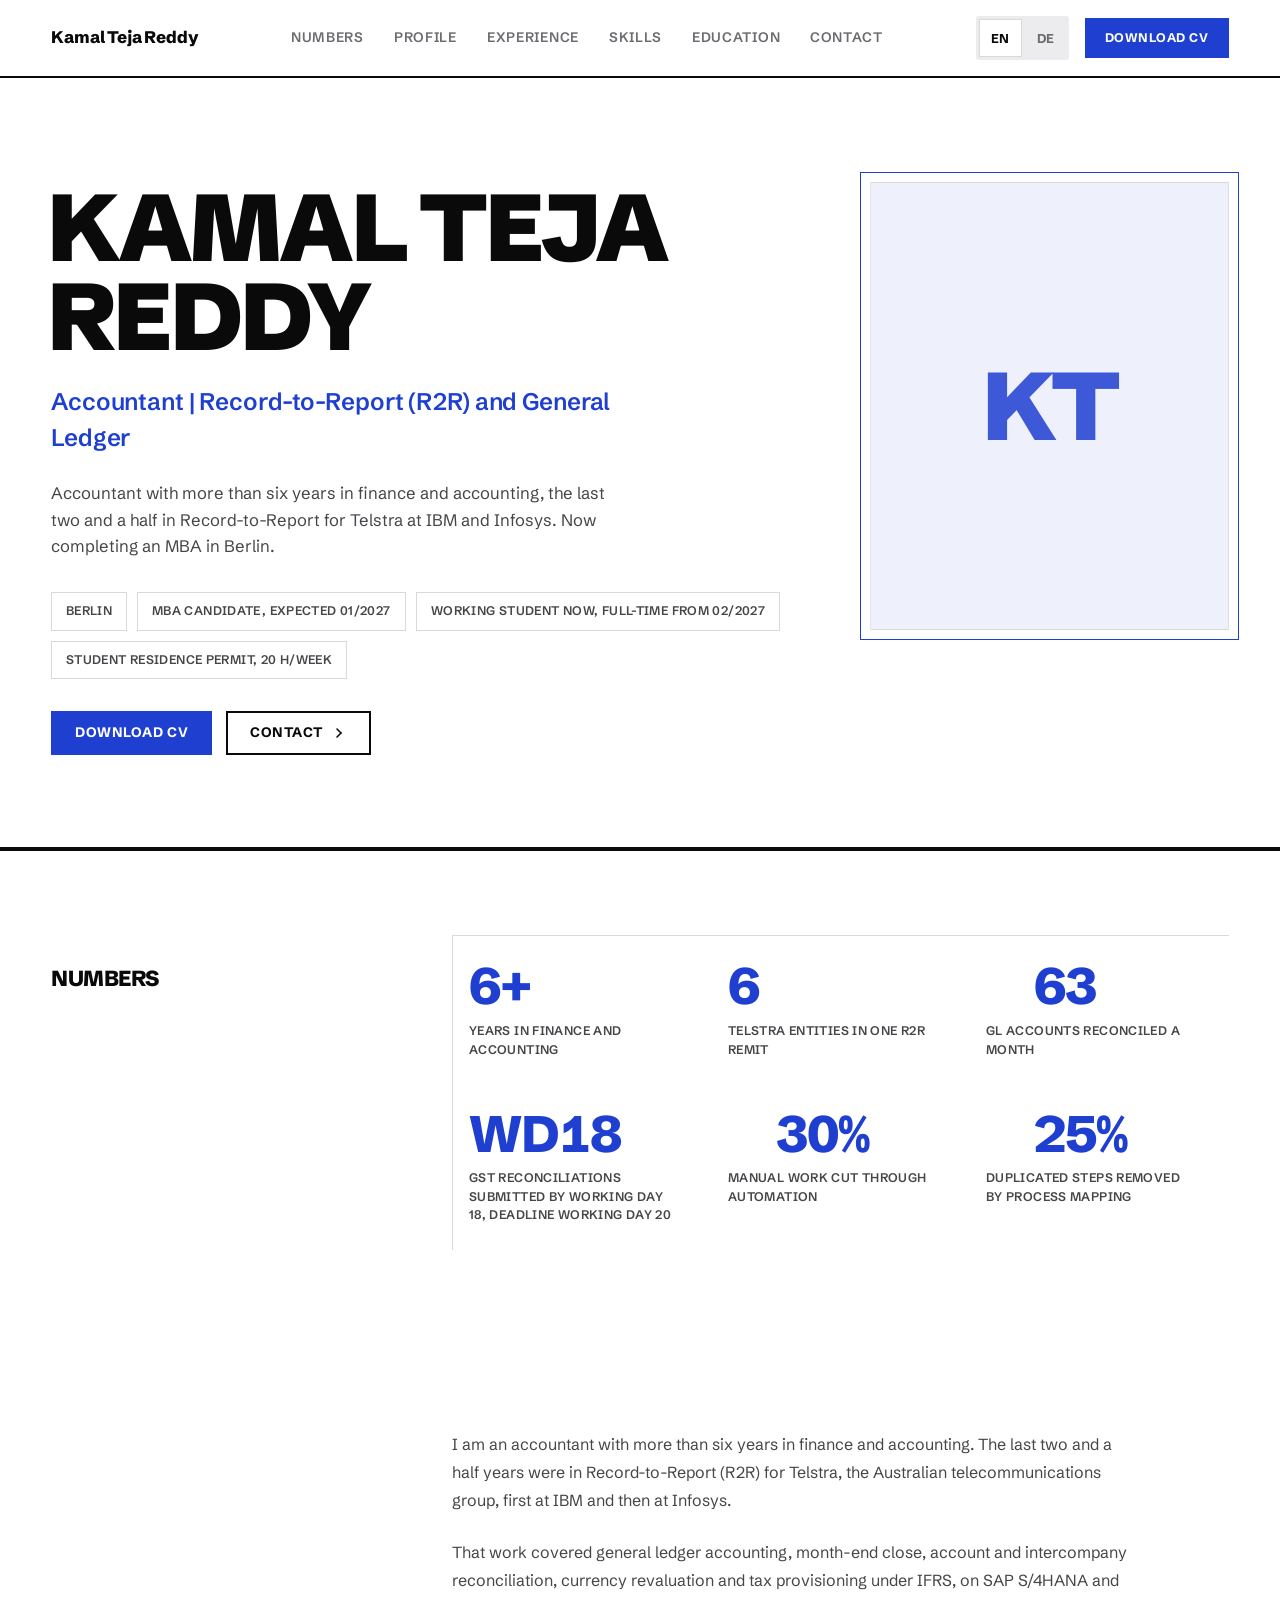
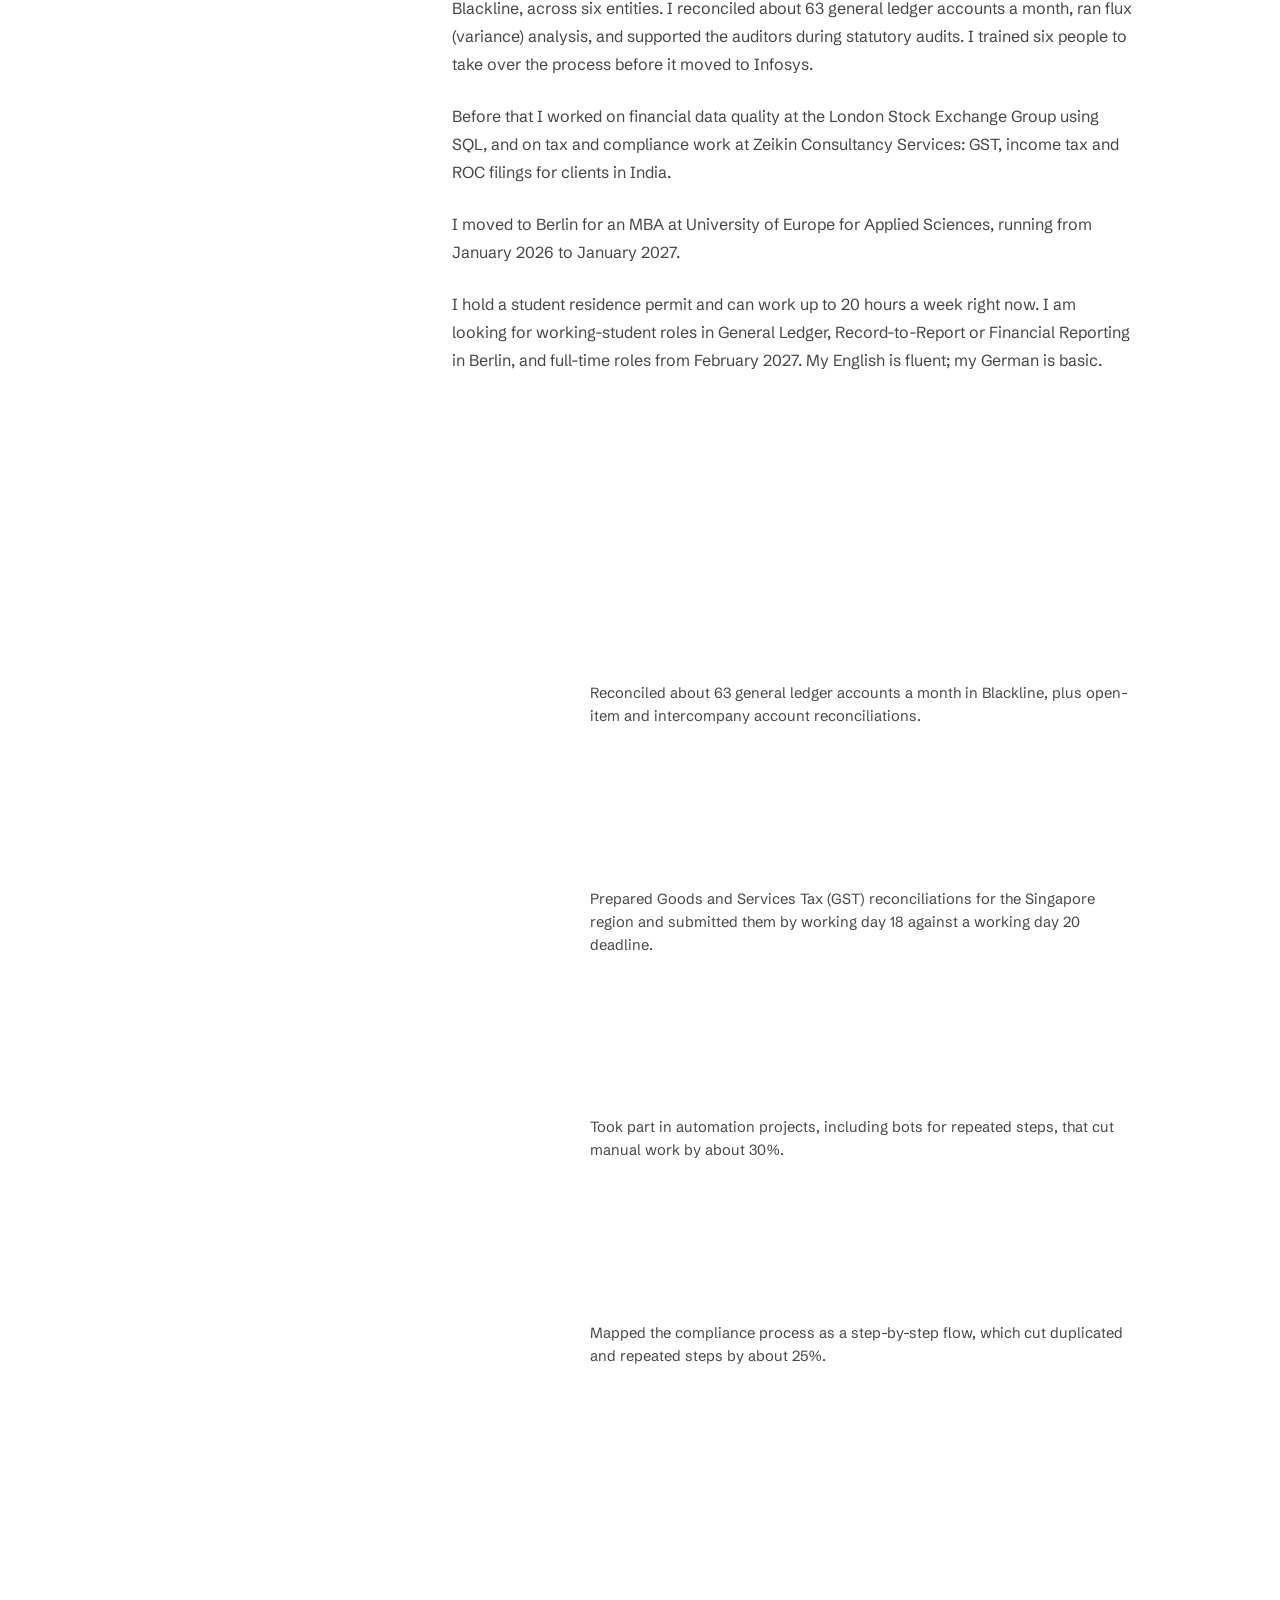
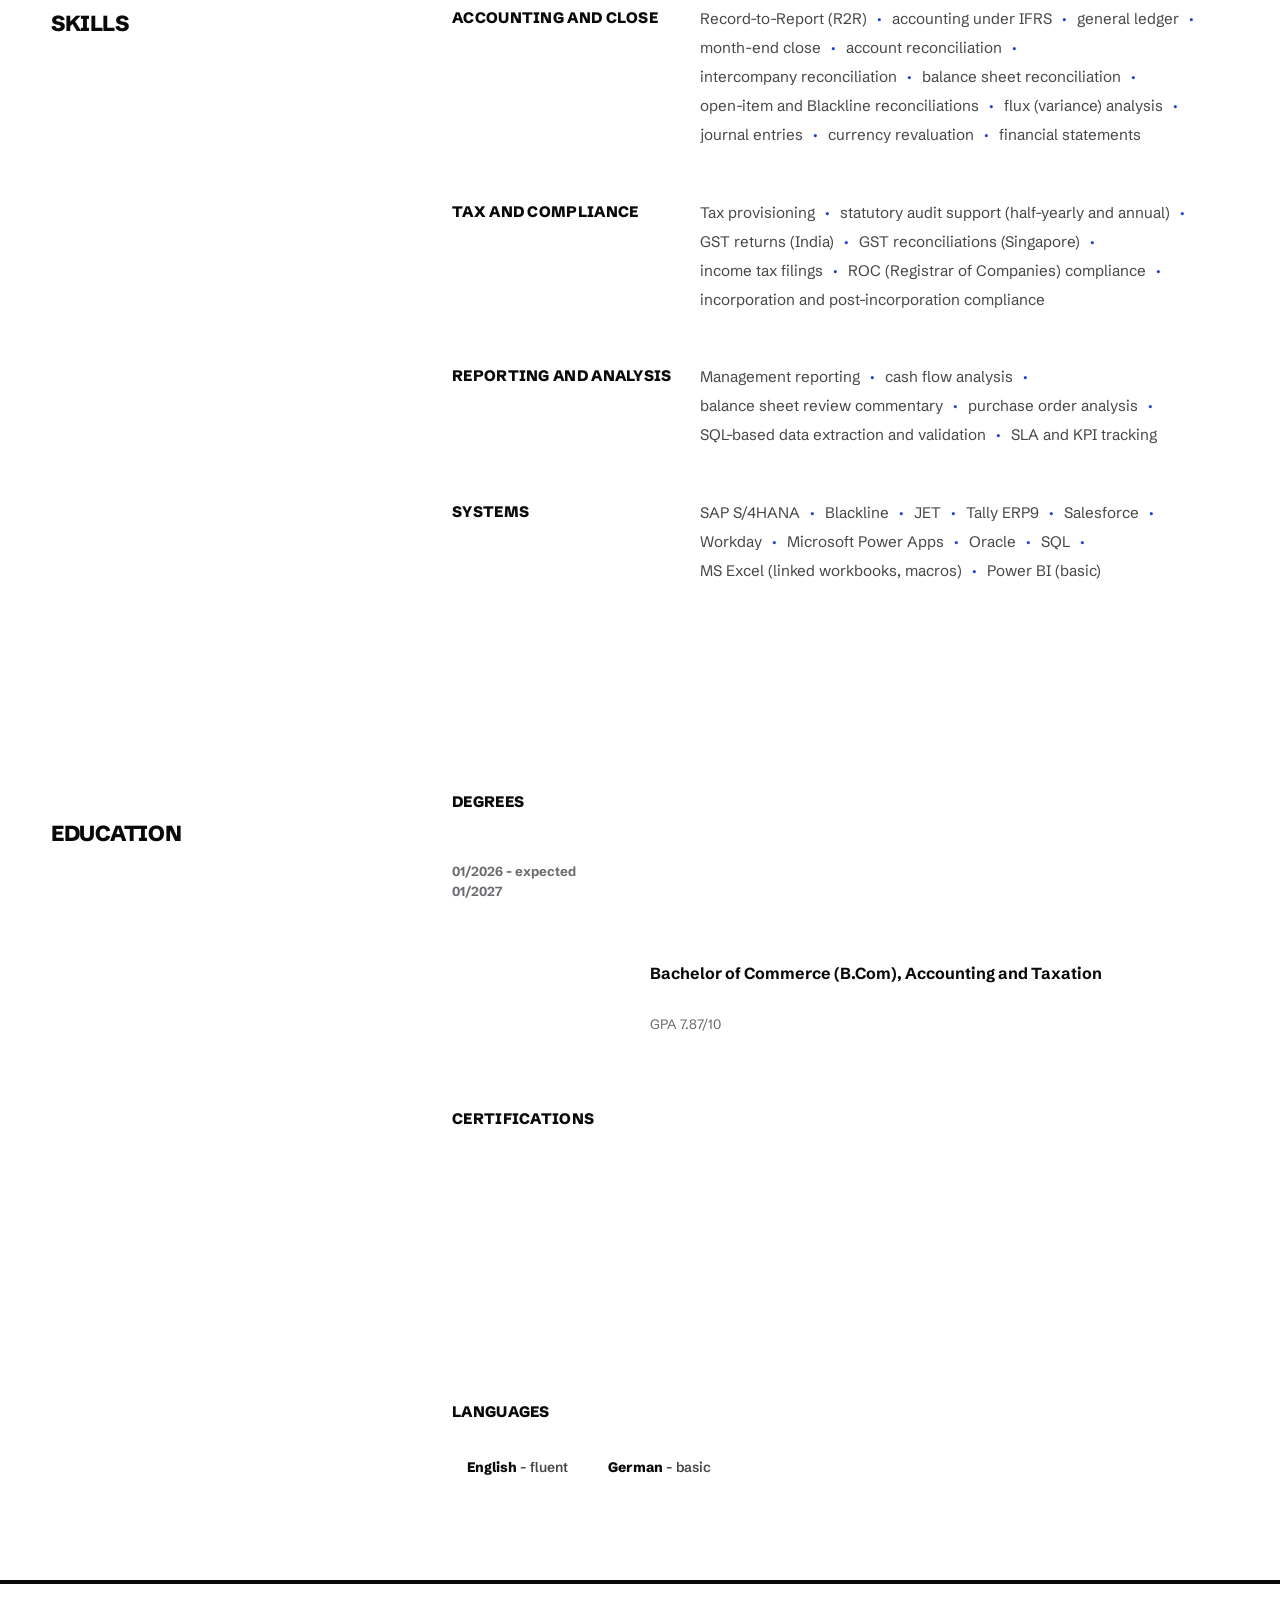
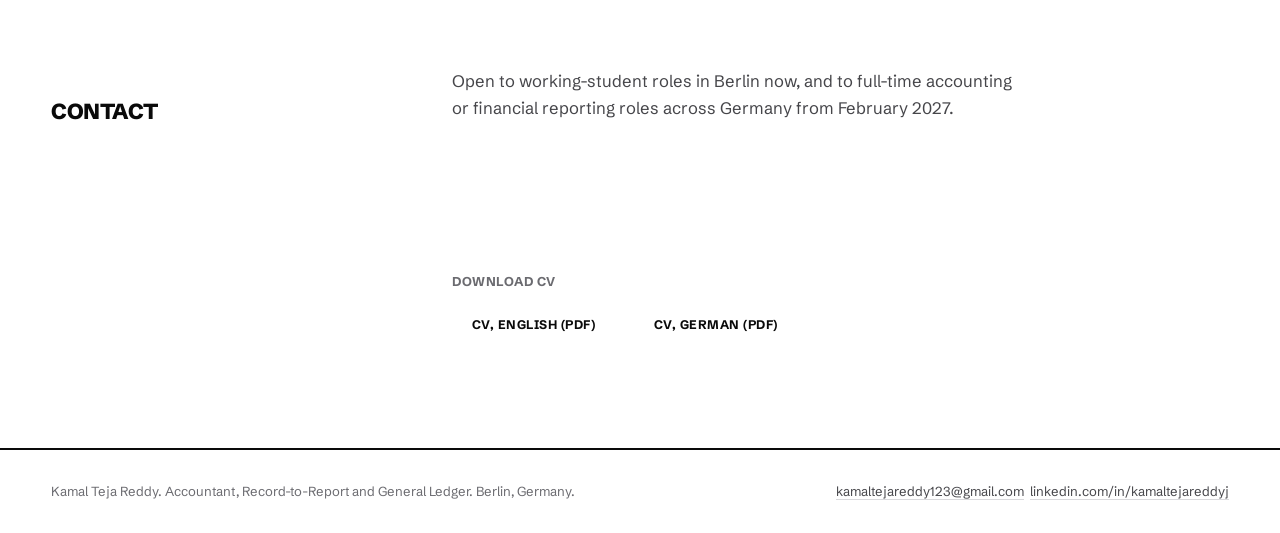
==== commit 861480bb: "Update site files with motion pass" ====
--- a/index.html
+++ b/index.html
@@ -163,36 +163,37 @@
   </section>
 
   <section class="section" id="numbers" aria-labelledby="numbers-heading">
+    <span class="section-rule" aria-hidden="true"></span>
     <div class="wrap section-grid">
       <div class="section-label t-reveal">
         <span class="section-index">01</span>
         <h2 id="numbers-heading"><span class="i18n t-text-swap" data-lang="en">Numbers</span><span class="i18n t-text-swap" data-lang="de">Zahlen</span></h2>
       </div>
-      <div class="section-content t-reveal">
+      <div class="section-content">
         <ul class="numbers-grid">
-          <li>
+          <li class="t-sec-item t-sec-item--1">
             <span class="num"><span class="t-digit-group"><span class="t-digit" data-stagger="1">6</span><span class="t-digit" data-stagger="2">+</span></span></span>
-            <span class="cap"><span class="i18n t-text-swap" data-lang="en">Years in finance and accounting</span><span class="i18n t-text-swap" data-lang="de">Jahre in Finanz- und Rechnungswesen</span></span>
-          </li>
-          <li>
+            <span class="cap t-num-fade"><span class="i18n t-text-swap" data-lang="en">Years in finance and accounting</span><span class="i18n t-text-swap" data-lang="de">Jahre in Finanz- und Rechnungswesen</span></span>
+          </li>
+          <li class="t-sec-item t-sec-item--2">
             <span class="num"><span class="t-digit-group"><span class="t-digit" data-stagger="2">6</span></span></span>
-            <span class="cap"><span class="i18n t-text-swap" data-lang="en">Telstra entities in one R2R remit</span><span class="i18n t-text-swap" data-lang="de">Telstra-Gesellschaften in einem R2R-Mandat</span></span>
-          </li>
-          <li>
-            <span class="num"><span class="num-prefix" data-lang="en">about</span><span class="num-prefix" data-lang="de">rund</span><span class="t-digit-group"><span class="t-digit" data-stagger="1">6</span><span class="t-digit" data-stagger="2">3</span></span></span>
-            <span class="cap"><span class="i18n t-text-swap" data-lang="en">GL accounts reconciled a month</span><span class="i18n t-text-swap" data-lang="de">Hauptbuchkonten monatlich abgestimmt</span></span>
-          </li>
-          <li>
+            <span class="cap t-num-fade"><span class="i18n t-text-swap" data-lang="en">Telstra entities in one R2R remit</span><span class="i18n t-text-swap" data-lang="de">Telstra-Gesellschaften in einem R2R-Mandat</span></span>
+          </li>
+          <li class="t-sec-item t-sec-item--3">
+            <span class="num"><span class="num-prefix t-num-fade" data-lang="en">about</span><span class="num-prefix t-num-fade" data-lang="de">rund</span><span class="t-digit-group"><span class="t-digit" data-stagger="1">6</span><span class="t-digit" data-stagger="2">3</span></span></span>
+            <span class="cap t-num-fade"><span class="i18n t-text-swap" data-lang="en">GL accounts reconciled a month</span><span class="i18n t-text-swap" data-lang="de">Hauptbuchkonten monatlich abgestimmt</span></span>
+          </li>
+          <li class="t-sec-item t-sec-item--4">
             <span class="num"><span class="t-digit-group"><span class="t-digit">W</span><span class="t-digit">D</span><span class="t-digit" data-stagger="1">1</span><span class="t-digit" data-stagger="2">8</span></span></span>
-            <span class="cap"><span class="i18n t-text-swap" data-lang="en">GST reconciliations submitted by working day 18, deadline working day 20</span><span class="i18n t-text-swap" data-lang="de">GST-Abstimmungen eingereicht bis Arbeitstag 18, Frist Arbeitstag 20</span></span>
-          </li>
-          <li>
-            <span class="num"><span class="num-prefix" data-lang="en">about</span><span class="num-prefix" data-lang="de">rund</span><span class="t-digit-group t-digit-group--pct"><span class="t-digit">3</span><span class="t-digit" data-stagger="1">0</span><span class="t-digit" data-stagger="2">%</span></span></span>
-            <span class="cap"><span class="i18n t-text-swap" data-lang="en">Manual work cut through automation</span><span class="i18n t-text-swap" data-lang="de">Manueller Aufwand durch Automatisierung reduziert</span></span>
-          </li>
-          <li>
-            <span class="num"><span class="num-prefix" data-lang="en">about</span><span class="num-prefix" data-lang="de">rund</span><span class="t-digit-group t-digit-group--pct"><span class="t-digit">2</span><span class="t-digit" data-stagger="1">5</span><span class="t-digit" data-stagger="2">%</span></span></span>
-            <span class="cap"><span class="i18n t-text-swap" data-lang="en">Duplicated steps removed by process mapping</span><span class="i18n t-text-swap" data-lang="de">Doppelte Schritte durch Prozessmapping entfernt</span></span>
+            <span class="cap t-num-fade"><span class="i18n t-text-swap" data-lang="en">GST reconciliations submitted by working day 18, deadline working day 20</span><span class="i18n t-text-swap" data-lang="de">GST-Abstimmungen eingereicht bis Arbeitstag 18, Frist Arbeitstag 20</span></span>
+          </li>
+          <li class="t-sec-item t-sec-item--5">
+            <span class="num"><span class="num-prefix t-num-fade" data-lang="en">about</span><span class="num-prefix t-num-fade" data-lang="de">rund</span><span class="t-digit-group t-digit-group--pct"><span class="t-digit">3</span><span class="t-digit" data-stagger="1">0</span><span class="t-digit" data-stagger="2">%</span></span></span>
+            <span class="cap t-num-fade"><span class="i18n t-text-swap" data-lang="en">Manual work cut through automation</span><span class="i18n t-text-swap" data-lang="de">Manueller Aufwand durch Automatisierung reduziert</span></span>
+          </li>
+          <li class="t-sec-item t-sec-item--6">
+            <span class="num"><span class="num-prefix t-num-fade" data-lang="en">about</span><span class="num-prefix t-num-fade" data-lang="de">rund</span><span class="t-digit-group t-digit-group--pct"><span class="t-digit">2</span><span class="t-digit" data-stagger="1">5</span><span class="t-digit" data-stagger="2">%</span></span></span>
+            <span class="cap t-num-fade"><span class="i18n t-text-swap" data-lang="en">Duplicated steps removed by process mapping</span><span class="i18n t-text-swap" data-lang="de">Doppelte Schritte durch Prozessmapping entfernt</span></span>
           </li>
         </ul>
       </div>
@@ -200,31 +201,33 @@
   </section>
 
   <section class="section" id="profile" aria-labelledby="profile-heading">
+    <span class="section-rule" aria-hidden="true"></span>
     <div class="wrap section-grid">
       <div class="section-label t-reveal">
         <span class="section-index">02</span>
         <h2 id="profile-heading"><span class="i18n t-text-swap" data-lang="en">Profile</span><span class="i18n t-text-swap" data-lang="de">Profil</span></h2>
       </div>
-      <div class="section-content profile-text t-reveal">
-        <p><span class="i18n t-text-swap t-text-swap-block" data-lang="en">I am an accountant with more than six years in finance and accounting. The last two and a half years were in Record-to-Report (R2R) for Telstra, the Australian telecommunications group, first at IBM and then at Infosys.</span><span class="i18n t-text-swap t-text-swap-block" data-lang="de">Ich bin Accountant mit mehr als sechs Jahren Erfahrung im Finanz- und Rechnungswesen, davon die letzten zweieinhalb Jahre im <span lang="en">Record-to-Report (R2R)</span> für Telstra, den australischen Telekommunikationskonzern, zunächst bei IBM und anschließend bei Infosys.</span></p>
-        <p><span class="i18n t-text-swap t-text-swap-block" data-lang="en">That work covered general ledger accounting, month-end close, account and intercompany reconciliation, currency revaluation and tax provisioning under IFRS, on SAP S/4HANA and Blackline, across six entities. I reconciled about 63 general ledger accounts a month, ran flux (variance) analysis, and supported the auditors during statutory audits. I trained six people to take over the process before it moved to Infosys.</span><span class="i18n t-text-swap t-text-swap-block" data-lang="de">Dabei habe ich mit Hauptbuch, Monatsabschluss, Konten- und Intercompany-Abstimmung, Fremdwährungsbewertung und Steuerrückstellungen nach <span lang="en">IFRS</span> gearbeitet, auf <span lang="en">SAP S/4HANA</span> und <span lang="en">Blackline</span>, für sechs Telstra-Gesellschaften. Ich habe rund 63 Hauptbuchkonten im Monat abgestimmt und die Wirtschaftsprüfer bei Abschlussprüfungen unterstützt.</span></p>
-        <p><span class="i18n t-text-swap t-text-swap-block" data-lang="en">Before that I worked on financial data quality at the London Stock Exchange Group using SQL, and on tax and compliance work at Zeikin Consultancy Services: GST, income tax and ROC filings for clients in India.</span><span class="i18n t-text-swap t-text-swap-block" data-lang="de">Davor habe ich bei der London Stock Exchange Group Finanzdaten mit <span lang="en">SQL</span> geprüft und bei Zeikin Consultancy Services Steuer- und Compliance-Aufgaben für Kunden in Indien übernommen.</span></p>
-        <p><span class="i18n t-text-swap t-text-swap-block" data-lang="en">I moved to Berlin for an MBA at University of Europe for Applied Sciences, running from January 2026 to January 2027.</span><span class="i18n t-text-swap t-text-swap-block" data-lang="de">Für ein MBA-Studium an der University of Europe for Applied Sciences bin ich nach Berlin gezogen, von Januar 2026 bis Januar 2027.</span></p>
-        <p><span class="i18n t-text-swap t-text-swap-block" data-lang="en">I hold a student residence permit and can work up to 20 hours a week right now. I am looking for working-student roles in General Ledger, Record-to-Report or Financial Reporting in Berlin, and full-time roles from February 2027. My English is fluent; my German is basic.</span><span class="i18n t-text-swap t-text-swap-block" data-lang="de">Ich habe einen Aufenthaltstitel zu Studienzwecken (bis zu 20 Stunden pro Woche) und suche Werkstudentenstellen in Hauptbuchhaltung oder Record-to-Report in Berlin, sowie Vollzeitstellen ab Februar 2027. Englisch: fließend. Deutsch: Grundkenntnisse.</span></p>
+      <div class="section-content profile-text">
+        <p class="t-sec-item t-sec-item--1"><span class="i18n t-text-swap t-text-swap-block" data-lang="en">I am an accountant with more than six years in finance and accounting. The last two and a half years were in Record-to-Report (R2R) for Telstra, the Australian telecommunications group, first at IBM and then at Infosys.</span><span class="i18n t-text-swap t-text-swap-block" data-lang="de">Ich bin Finanzbuchhalter mit mehr als sechs Jahren Erfahrung im Finanz- und Rechnungswesen, davon die letzten zweieinhalb Jahre im <span lang="en">Record-to-Report (R2R)</span> für Telstra, den australischen Telekommunikationskonzern, zunächst bei IBM und anschließend bei Infosys.</span></p>
+        <p class="t-sec-item t-sec-item--2"><span class="i18n t-text-swap t-text-swap-block" data-lang="en">That work covered general ledger accounting, month-end close, account and intercompany reconciliation, currency revaluation and tax provisioning under IFRS, on SAP S/4HANA and Blackline, across six entities. I reconciled about 63 general ledger accounts a month, ran flux (variance) analysis, and supported the auditors during statutory audits. I trained six people to take over the process before it moved to Infosys.</span><span class="i18n t-text-swap t-text-swap-block" data-lang="de">Dabei habe ich mit Hauptbuch, Monatsabschluss, Konten- und Intercompany-Abstimmung, Fremdwährungsbewertung und Steuerrückstellungen nach <span lang="en">IFRS</span> gearbeitet, auf <span lang="en">SAP S/4HANA</span> und <span lang="en">Blackline</span>, für sechs Telstra-Gesellschaften. Ich habe rund 63 Hauptbuchkonten im Monat abgestimmt und die Wirtschaftsprüfer bei Abschlussprüfungen unterstützt.</span></p>
+        <p class="t-sec-item t-sec-item--3"><span class="i18n t-text-swap t-text-swap-block" data-lang="en">Before that I worked on financial data quality at the London Stock Exchange Group using SQL, and on tax and compliance work at Zeikin Consultancy Services: GST, income tax and ROC filings for clients in India.</span><span class="i18n t-text-swap t-text-swap-block" data-lang="de">Davor habe ich bei der London Stock Exchange Group Finanzdaten mit <span lang="en">SQL</span> geprüft und bei Zeikin Consultancy Services Steuer- und Compliance-Aufgaben für Kunden in Indien übernommen.</span></p>
+        <p class="t-sec-item t-sec-item--4"><span class="i18n t-text-swap t-text-swap-block" data-lang="en">I moved to Berlin for an MBA at University of Europe for Applied Sciences, running from January 2026 to January 2027.</span><span class="i18n t-text-swap t-text-swap-block" data-lang="de">Für ein MBA-Studium an der University of Europe for Applied Sciences bin ich nach Berlin gezogen, von Januar 2026 bis Januar 2027.</span></p>
+        <p class="t-sec-item t-sec-item--5"><span class="i18n t-text-swap t-text-swap-block" data-lang="en">I hold a student residence permit and can work up to 20 hours a week right now. I am looking for working-student roles in General Ledger, Record-to-Report or Financial Reporting in Berlin, and full-time roles from February 2027. My English is fluent; my German is basic.</span><span class="i18n t-text-swap t-text-swap-block" data-lang="de">Ich habe einen Aufenthaltstitel zu Studienzwecken (bis zu 20 Stunden pro Woche) und suche Werkstudentenstellen in Hauptbuchhaltung oder Record-to-Report in Berlin, sowie Vollzeitstellen ab Februar 2027. Englisch: fließend. Deutsch: Grundkenntnisse.</span></p>
       </div>
     </div>
   </section>
 
   <section class="section" id="experience" aria-labelledby="experience-heading">
+    <span class="section-rule" aria-hidden="true"></span>
     <div class="wrap section-grid">
       <div class="section-label t-reveal">
         <span class="section-index">03</span>
         <h2 id="experience-heading"><span class="i18n t-text-swap" data-lang="en">Experience</span><span class="i18n t-text-swap" data-lang="de">Berufserfahrung</span></h2>
       </div>
-      <div class="section-content t-reveal">
+      <div class="section-content">
         <ol class="role-list">
 
-          <li class="t-acc">
+          <li class="t-acc t-sec-item t-sec-item--1">
             <h3 class="role-heading">
               <button class="t-acc-head" aria-expanded="false" aria-controls="panel-infosys">
                 <span class="role-period"><span class="num">06/2024</span><span class="num">09/2025</span></span>
@@ -251,7 +254,7 @@
             </div>
           </li>
 
-          <li class="t-acc">
+          <li class="t-acc t-sec-item t-sec-item--2">
             <h3 class="role-heading">
               <button class="t-acc-head" aria-expanded="false" aria-controls="panel-ibm">
                 <span class="role-period"><span class="num">04/2023</span><span class="num">06/2024</span></span>
@@ -278,7 +281,7 @@
             </div>
           </li>
 
-          <li class="t-acc">
+          <li class="t-acc t-sec-item t-sec-item--3">
             <h3 class="role-heading">
               <button class="t-acc-head" aria-expanded="false" aria-controls="panel-lseg">
                 <span class="role-period"><span class="num">08/2021</span><span class="num">11/2022</span></span>
@@ -304,7 +307,7 @@
             </div>
           </li>
 
-          <li class="t-acc">
+          <li class="t-acc t-sec-item t-sec-item--4">
             <h3 class="role-heading">
               <button class="t-acc-head" aria-expanded="false" aria-controls="panel-zeikin">
                 <span class="role-period"><span class="num">01/2019</span><span class="num">08/2021</span></span>
@@ -336,15 +339,16 @@
   </section>
 
   <section class="section" id="skills" aria-labelledby="skills-heading">
+    <span class="section-rule" aria-hidden="true"></span>
     <div class="wrap section-grid">
       <div class="section-label t-reveal">
         <span class="section-index">04</span>
         <h2 id="skills-heading"><span class="i18n t-text-swap" data-lang="en">Skills</span><span class="i18n t-text-swap" data-lang="de">Kenntnisse</span></h2>
       </div>
-      <div class="section-content t-reveal">
+      <div class="section-content">
         <div class="skills-list">
 
-          <div class="skill-row">
+          <div class="skill-row t-sec-item t-sec-item--1">
             <h3><span class="i18n t-text-swap" data-lang="en">Accounting and close</span><span class="i18n t-text-swap" data-lang="de">Rechnungswesen und Abschluss</span></h3>
             <p class="skill-items i18n t-text-swap t-text-swap-block" data-lang="en">
               <span>Record-to-Report (R2R)</span><span>accounting under IFRS</span><span>general ledger</span><span>month-end close</span><span>account reconciliation</span><span>intercompany reconciliation</span><span>balance sheet reconciliation</span><span>open-item and Blackline reconciliations</span><span>flux (variance) analysis</span><span>journal entries</span><span>currency revaluation</span><span>financial statements</span>
@@ -354,7 +358,7 @@
             </p>
           </div>
 
-          <div class="skill-row">
+          <div class="skill-row t-sec-item t-sec-item--2">
             <h3><span class="i18n t-text-swap" data-lang="en">Tax and compliance</span><span class="i18n t-text-swap" data-lang="de">Steuern und Compliance</span></h3>
             <p class="skill-items i18n t-text-swap t-text-swap-block" data-lang="en">
               <span>Tax provisioning</span><span>statutory audit support (half-yearly and annual)</span><span>GST returns (India)</span><span>GST reconciliations (Singapore)</span><span>income tax filings</span><span>ROC (Registrar of Companies) compliance</span><span>incorporation and post-incorporation compliance</span>
@@ -364,7 +368,7 @@
             </p>
           </div>
 
-          <div class="skill-row">
+          <div class="skill-row t-sec-item t-sec-item--3">
             <h3><span class="i18n t-text-swap" data-lang="en">Reporting and analysis</span><span class="i18n t-text-swap" data-lang="de">Reporting und Analyse</span></h3>
             <p class="skill-items i18n t-text-swap t-text-swap-block" data-lang="en">
               <span>Management reporting</span><span>cash flow analysis</span><span>balance sheet review commentary</span><span>purchase order analysis</span><span>SQL-based data extraction and validation</span><span>SLA and KPI tracking</span>
@@ -374,7 +378,7 @@
             </p>
           </div>
 
-          <div class="skill-row">
+          <div class="skill-row t-sec-item t-sec-item--4">
             <h3><span class="i18n t-text-swap" data-lang="en">Systems</span><span class="i18n t-text-swap" data-lang="de">Systeme</span></h3>
             <p class="skill-items i18n t-text-swap t-text-swap-block" data-lang="en">
               <span>SAP S/4HANA</span><span>Blackline</span><span>JET</span><span>Tally ERP9</span><span>Salesforce</span><span>Workday</span><span>Microsoft Power Apps</span><span>Oracle</span><span>SQL</span><span>MS Excel (linked workbooks, macros)</span><span>Power BI (basic)</span>
@@ -390,14 +394,15 @@
   </section>
 
   <section class="section" id="education" aria-labelledby="education-heading">
+    <span class="section-rule" aria-hidden="true"></span>
     <div class="wrap section-grid">
       <div class="section-label t-reveal">
         <span class="section-index">05</span>
         <h2 id="education-heading"><span class="i18n t-text-swap" data-lang="en">Education</span><span class="i18n t-text-swap" data-lang="de">Ausbildung</span></h2>
       </div>
-      <div class="section-content t-reveal">
-
-        <div class="edu-block">
+      <div class="section-content">
+
+        <div class="edu-block t-sec-item t-sec-item--1">
           <h3><span class="i18n t-text-swap" data-lang="en">Degrees</span><span class="i18n t-text-swap" data-lang="de">Abschlüsse</span></h3>
           <div class="edu-entry">
             <p class="edu-dates"><span class="i18n t-text-swap" data-lang="en">01/2026 - expected 01/2027</span><span class="i18n t-text-swap" data-lang="de">01/2026 - voraussichtlich 01/2027</span></p>
@@ -416,7 +421,7 @@
           </div>
         </div>
 
-        <div class="edu-block">
+        <div class="edu-block t-sec-item t-sec-item--2">
           <h3><span class="i18n t-text-swap" data-lang="en">Certifications</span><span class="i18n t-text-swap" data-lang="de">Zertifikate</span></h3>
           <div class="edu-entry">
             <p class="edu-dates">2023</p>
@@ -434,7 +439,7 @@
           </div>
         </div>
 
-        <div class="edu-block">
+        <div class="edu-block t-sec-item t-sec-item--3">
           <h3><span class="i18n t-text-swap" data-lang="en">Languages</span><span class="i18n t-text-swap" data-lang="de">Sprachkenntnisse</span></h3>
           <ul class="lang-list">
             <li><span class="i18n t-text-swap" data-lang="en"><b>English</b> - fluent</span><span class="i18n t-text-swap" data-lang="de"><b>Englisch</b> - fließend</span></li>
@@ -451,14 +456,15 @@
   </section>
 
   <section class="section" id="contact" aria-labelledby="contact-heading">
+    <span class="section-rule" aria-hidden="true"></span>
     <div class="wrap section-grid">
       <div class="section-label t-reveal">
         <span class="section-index">06</span>
         <h2 id="contact-heading"><span class="i18n t-text-swap" data-lang="en">Contact</span><span class="i18n t-text-swap" data-lang="de">Kontakt</span></h2>
       </div>
-      <div class="section-content t-reveal">
-        <p class="contact-lead"><span class="i18n t-text-swap t-text-swap-block" data-lang="en">Open to working-student roles in Berlin now, and to full-time accounting or financial reporting roles across Germany from February 2027.</span><span class="i18n t-text-swap t-text-swap-block" data-lang="de">Offen für Werkstudentenstellen in Berlin ab sofort und für Vollzeitstellen im Rechnungswesen oder Financial Reporting in ganz Deutschland ab Februar 2027.</span></p>
-        <div class="contact-actions">
+      <div class="section-content">
+        <p class="contact-lead t-sec-item t-sec-item--1"><span class="i18n t-text-swap t-text-swap-block" data-lang="en">Open to working-student roles in Berlin now, and to full-time accounting or financial reporting roles across Germany from February 2027.</span><span class="i18n t-text-swap t-text-swap-block" data-lang="de">Offen für Werkstudentenstellen in Berlin ab sofort und für Vollzeitstellen im Rechnungswesen oder Financial Reporting in ganz Deutschland ab Februar 2027.</span></p>
+        <div class="contact-actions t-sec-item t-sec-item--2">
           <a class="btn btn-primary t-learn" href="mailto:kamaltejareddy123@gmail.com">
             <span class="i18n t-text-swap" data-lang="en">Email me</span><span class="i18n t-text-swap" data-lang="de">E-Mail schreiben</span>
             <span class="t-learn-chevron" aria-hidden="true"><svg width="16" height="16" viewBox="0 0 16 16" fill="none" stroke="currentColor" stroke-width="1.6" stroke-linecap="round"><path class="t-learn-arm t-learn-arm-top" d="M6 4L10 8"/><path class="t-learn-arm t-learn-arm-bot" d="M10 8L6 12"/></svg></span>
@@ -468,7 +474,7 @@
             <span class="t-learn-chevron" aria-hidden="true"><svg width="16" height="16" viewBox="0 0 16 16" fill="none" stroke="currentColor" stroke-width="1.6" stroke-linecap="round"><path class="t-learn-arm t-learn-arm-top" d="M6 4L10 8"/><path class="t-learn-arm t-learn-arm-bot" d="M10 8L6 12"/></svg></span>
           </a>
         </div>
-        <div class="contact-downloads">
+        <div class="contact-downloads t-sec-item t-sec-item--3">
           <p><span class="i18n t-text-swap" data-lang="en">Download CV</span><span class="i18n t-text-swap" data-lang="de">Lebenslauf herunterladen</span></p>
           <a class="btn btn-outline btn-small" href="cv/Kamal-Teja-Reddy_CV_EN_web.pdf" download="Kamal-Teja-Reddy_CV_EN.pdf"><span class="i18n t-text-swap" data-lang="en">CV, English (PDF)</span><span class="i18n t-text-swap" data-lang="de">Lebenslauf, Englisch (PDF)</span></a>
           <a class="btn btn-outline btn-small" href="cv/Kamal-Teja-Reddy_Lebenslauf_DE_web.pdf" download="Kamal-Teja-Reddy_Lebenslauf_DE.pdf"><span class="i18n t-text-swap" data-lang="en">CV, German (PDF)</span><span class="i18n t-text-swap" data-lang="de">Lebenslauf, Deutsch (PDF)</span></a>
--- a/assets/site.css
+++ b/assets/site.css
@@ -38,6 +38,17 @@
   --space-5: 40px;
   --space-6: 48px;
   --space-8: 64px;
+
+  /* ---- Motion pass: luxurious, deliberate timing scale. Longer than the
+     skill's own defaults on purpose (per the motion pass brief); every
+     pattern below still reads its timing from these named tokens rather
+     than a forked copy of the pattern, so the patterns stay verbatim. ---- */
+  --m-fast: 320ms;
+  --m-base: 640ms;
+  --m-slow: 880ms;
+  --m-stagger: 90ms;
+  --m-ease: cubic-bezier(0.16, 1, 0.3, 1);
+  --m-ease-inout: cubic-bezier(0.65, 0, 0.35, 1);
 
   /* ---- transitions-dev: shared motion scale (verbatim from _root.css) ---- */
   --duration-stagger: 40ms;
@@ -66,48 +77,54 @@
   --blur-medium: 3px;
   --blur-large: 8px;
 
-  /* Number pop-in (02) */
-  --digit-dur: 500ms;
-  --digit-distance: 8px;
-  --digit-stagger: 70ms;
-  --digit-blur: 2px;
+  /* Number pop-in (02): slowed so one tile reads as about 900ms total
+     (--digit-dur plus the two-digit internal stagger). */
+  --digit-dur: 700ms;
+  --digit-distance: 10px;
+  --digit-stagger: 100ms;
+  --digit-blur: 3px;
   --digit-ease: cubic-bezier(0.34, 1.45, 0.64, 1);
   --digit-dir-x: 0;
   --digit-dir-y: 1;
 
-  /* Text states swap (04) */
-  --text-swap-dur: 150ms;
-  --text-swap-translate-y: 4px;
-  --text-swap-blur: 2px;
-  --text-swap-ease: ease-in-out;
+  /* Text states swap (04): asymmetric on purpose. Exit is a quick 120ms
+     fade so the swap point lands fast; enter is a slightly longer 240ms
+     settle with blur so the new text reads as a soft re-typeset rather
+     than a snap. Total click-to-settled stays under about 400ms. */
+  --text-swap-dur: 120ms;
+  --text-swap-enter-dur: 240ms;
+  --text-swap-translate-y: 6px;
+  --text-swap-blur: 4px;
+  --text-swap-ease: var(--m-ease-inout);
 
   /* Tabs sliding (16), reused for lang switch and nav indicator */
-  --tabs-dur: 250ms;
-  --tabs-ease: cubic-bezier(0.22, 1, 0.36, 1);
+  --tabs-dur: var(--m-fast);
+  --tabs-ease: var(--m-ease);
   --tabs-text-muted: var(--ink-faint);
   --tabs-text-active: var(--ink);
   --tabs-bar-bg: var(--line-faint);
   --tabs-pill-bg: #ffffff;
 
-  /* Texts reveal (18) */
-  --stagger-dur: 500ms;
-  --stagger-distance: 12px;
-  --stagger-stagger: 40ms;
-  --stagger-blur: 3px;
-  --stagger-ease: cubic-bezier(0.22, 1, 0.36, 1);
+  /* Texts reveal (18): hero copy lines. */
+  --stagger-dur: var(--m-base);
+  --stagger-distance: 28px;
+  --stagger-stagger: var(--m-stagger);
+  --stagger-blur: 8px;
+  --stagger-ease: var(--m-ease);
+  --stagger-start: 150ms; /* hero lines begin 150ms after the portrait */
 
   /* Accordion expand (21) */
-  --acc-expand: 250ms;
-  --acc-collapse: 250ms;
-  --acc-chevron: 250ms;
-  --acc-ease: cubic-bezier(0.22, 1, 0.36, 1);
+  --acc-expand: 420ms;
+  --acc-collapse: 320ms;
+  --acc-chevron: 420ms;
+  --acc-ease: var(--m-ease-inout);
 
   /* Learn more hover (24) */
   --learn-shift: 2px;
   --learn-spread: 8deg;
-  --learn-in: 350ms;
-  --learn-out: 350ms;
-  --learn-ease: cubic-bezier(0.22, 1, 0.36, 1);
+  --learn-in: var(--m-fast);
+  --learn-out: var(--m-fast);
+  --learn-ease: var(--m-ease);
 }
 
 /* ---------------------------------------------------------------------- */
@@ -180,6 +197,21 @@
   background: rgba(255, 255, 255, 0.96);
   border-bottom: 2px solid var(--ink);
   backdrop-filter: saturate(140%) blur(6px);
+  box-shadow: 0 0 0 rgba(10, 10, 10, 0);
+  transition: background-color var(--m-base) var(--m-ease), box-shadow var(--m-base) var(--m-ease);
+  opacity: 0;
+  animation: t-header-fade-in var(--m-base) var(--m-ease) forwards;
+}
+.site-header.is-scrolled {
+  background: rgba(255, 255, 255, 0.99);
+  box-shadow: 0 10px 24px -14px rgba(10, 10, 10, 0.28);
+}
+@keyframes t-header-fade-in {
+  from { opacity: 0; }
+  to { opacity: 1; }
+}
+@media (prefers-reduced-motion: reduce) {
+  .site-header { transition: none !important; animation: none !important; opacity: 1; }
 }
 .header-inner {
   max-width: var(--max); margin-inline: auto; padding-inline: var(--pad);
@@ -199,6 +231,18 @@
   transition: color var(--tabs-dur) var(--tabs-ease);
 }
 .site-nav a:hover, .site-nav a:focus-visible, .site-nav a[aria-current="true"] { color: var(--ink); }
+.site-nav a::after {
+  content: "";
+  position: absolute; left: 14px; right: 14px; bottom: 7px; height: 2px;
+  background: var(--ink);
+  transform: scaleX(0); transform-origin: left;
+  transition: transform var(--m-fast) var(--m-ease);
+  pointer-events: none;
+}
+.site-nav a:hover::after, .site-nav a:focus-visible::after { transform: scaleX(1); }
+@media (prefers-reduced-motion: reduce) {
+  .site-nav a::after { transition: none !important; }
+}
 .nav-indicator {
   position: absolute; left: 0; bottom: 0; height: 2px; width: 0;
   background: var(--accent); transform: translateX(0); pointer-events: none; z-index: 0;
@@ -286,10 +330,13 @@
   transform: translateY(0);
   filter: blur(0);
   opacity: 1;
+  /* This is the ENTER transition (returning to rest from is-enter-start).
+     is-exit below declares its own, faster transition at higher
+     specificity, so exit and enter can run at different speeds. */
   transition:
-    transform var(--text-swap-dur) var(--text-swap-ease),
-    filter    var(--text-swap-dur) var(--text-swap-ease),
-    opacity   var(--text-swap-dur) var(--text-swap-ease);
+    transform var(--text-swap-enter-dur) var(--text-swap-ease),
+    filter    var(--text-swap-enter-dur) var(--text-swap-ease),
+    opacity   var(--text-swap-enter-dur) var(--text-swap-ease);
   will-change: transform, filter, opacity;
 }
 .t-text-swap.t-text-swap-block { display: block; }
@@ -297,6 +344,10 @@
   transform: translateY(calc(var(--text-swap-translate-y) * -1));
   filter: blur(var(--text-swap-blur));
   opacity: 0;
+  transition:
+    transform var(--text-swap-dur) var(--text-swap-ease),
+    filter    var(--text-swap-dur) var(--text-swap-ease),
+    opacity   var(--text-swap-dur) var(--text-swap-ease);
 }
 .t-text-swap.is-enter-start {
   transform: translateY(var(--text-swap-translate-y));
@@ -342,12 +393,42 @@
 }
 .hero-actions { margin-top: var(--space-4); display: flex; flex-wrap: wrap; gap: 14px; }
 
-.hero-portrait { justify-self: end; width: 100%; }
+.hero-portrait { justify-self: end; width: 100%; position: relative; }
 .portrait-frame {
   position: relative; width: 100%; aspect-ratio: 4 / 5;
   border: 1px solid var(--line-soft);
-  outline: 1px solid var(--accent); outline-offset: 10px;
   background: var(--accent-tint);
+  clip-path: inset(0 0 0 0);
+  transition: clip-path var(--m-slow) var(--m-ease);
+}
+/* The offset accent frame used to be a plain CSS outline; it is now a
+   pseudo-element on the wrapper (not on .portrait-frame itself) so the
+   portrait's own clip-path wipe never clips the accent frame with it. */
+.hero-portrait::after {
+  content: "";
+  position: absolute; inset: -10px;
+  border: 1px solid var(--accent);
+  opacity: 1;
+  transform: translate(0, 0);
+  transition: opacity var(--m-base) var(--m-ease), transform var(--m-fast) var(--m-ease);
+  pointer-events: none;
+}
+.hero.is-armed .portrait-frame { clip-path: inset(100% 0 0 0); transition: none; }
+.hero.is-shown .portrait-frame { clip-path: inset(0 0 0 0); }
+.hero.is-armed .hero-portrait::after {
+  opacity: 0; transform: translate(0, 0) scale(0.96); transition: none;
+}
+.hero.is-shown .hero-portrait::after {
+  opacity: 1; transform: translate(0, 0) scale(1);
+  transition: opacity var(--m-base) var(--m-ease) 120ms, transform var(--m-base) var(--m-ease) 120ms;
+}
+/* Hover shift needs to out-specify the armed/shown rules above so it wins
+   in both states (mainly the permanent is-shown state, post-entrance). */
+.hero-portrait:hover::after { transform: translate(4px, -4px); }
+.hero.is-armed .hero-portrait:hover::after { transform: translate(4px, -4px) scale(0.96); }
+.hero.is-shown .hero-portrait:hover::after { transform: translate(4px, -4px) scale(1); }
+@media (prefers-reduced-motion: reduce) {
+  .portrait-frame, .hero-portrait::after { transition: none !important; clip-path: inset(0 0 0 0) !important; opacity: 1 !important; transform: none !important; }
 }
 /* Portrait uses <object data="assets/portrait.jpg">; browsers render the
    fallback markup inside it natively (no JS) when the file 404s, which is
@@ -385,13 +466,24 @@
     filter    var(--stagger-dur) var(--stagger-ease);
   will-change: transform, opacity, filter;
 }
-.t-stagger-line--2 { transition-delay: var(--stagger-stagger); }
-.t-stagger-line--3 { transition-delay: calc(var(--stagger-stagger) * 2); }
-.t-stagger-line--4 { transition-delay: calc(var(--stagger-stagger) * 3); }
-.t-stagger-line--5 { transition-delay: calc(var(--stagger-stagger) * 4); }
-.t-stagger-line--6 { transition-delay: calc(var(--stagger-stagger) * 5); }
+/* The whole hero-copy group starts --stagger-start (150ms) after the
+   portrait begins its own reveal, then each line rides --stagger-stagger
+   behind the previous one, same as the skill's pattern, just offset. */
+.t-stagger-line--1 { transition-delay: var(--stagger-start); }
+.t-stagger-line--2 { transition-delay: calc(var(--stagger-start) + var(--stagger-stagger)); }
+.t-stagger-line--3 { transition-delay: calc(var(--stagger-start) + var(--stagger-stagger) * 2); }
+.t-stagger-line--4 { transition-delay: calc(var(--stagger-start) + var(--stagger-stagger) * 3); }
+.t-stagger-line--5 { transition-delay: calc(var(--stagger-start) + var(--stagger-stagger) * 4); }
+.t-stagger-line--6 { transition-delay: calc(var(--stagger-start) + var(--stagger-stagger) * 5); }
+/* transition: none on the armed state so hiding is an instant snap, not a
+   640ms fade toward hidden: without this, arming and showing in quick
+   succession (as the hero does on load) leaves no time for that first
+   fade-to-hidden to progress, so there is nothing visible to reveal from
+   and the whole entrance silently no-ops. Only the shown state (below)
+   should carry the eased transition. */
 .t-stagger.is-armed .t-stagger-line {
   opacity: 0; transform: translateY(var(--stagger-distance)); filter: blur(var(--stagger-blur));
+  transition: none;
 }
 .t-stagger.is-shown .t-stagger-line {
   opacity: 1; transform: translateY(0); filter: blur(0);
@@ -411,10 +503,54 @@
    two hero buttons keep their gap. */
 .hero-chips.t-stagger-line, .hero-actions.t-stagger-line { display: flex; }
 
+/* Chips get their own per-item stagger (60ms apart) instead of moving as
+   one block: the row itself renders in its resting state at all times,
+   and each chip carries the actual opacity/transform/filter treatment. */
+.hero-chips.t-stagger-line {
+  opacity: 1 !important; transform: none !important; filter: none !important; transition: none !important;
+}
+.hero-chips li {
+  opacity: 1; transform: translateY(0); filter: blur(0);
+  transition: opacity var(--stagger-dur) var(--stagger-ease),
+              transform var(--stagger-dur) var(--stagger-ease),
+              filter var(--stagger-dur) var(--stagger-ease);
+}
+.hero-chips li:nth-child(1) { transition-delay: calc(var(--stagger-start) + var(--stagger-stagger) * 3); }
+.hero-chips li:nth-child(2) { transition-delay: calc(var(--stagger-start) + var(--stagger-stagger) * 3 + 60ms); }
+.hero-chips li:nth-child(3) { transition-delay: calc(var(--stagger-start) + var(--stagger-stagger) * 3 + 120ms); }
+.hero-chips li:nth-child(4) { transition-delay: calc(var(--stagger-start) + var(--stagger-stagger) * 3 + 180ms); }
+.t-stagger.is-armed .hero-chips li {
+  opacity: 0; transform: translateY(var(--stagger-distance)); filter: blur(var(--stagger-blur));
+  transition: none;
+}
+.t-stagger.is-shown .hero-chips li {
+  opacity: 1; transform: translateY(0); filter: blur(0);
+}
+@media (prefers-reduced-motion: reduce) {
+  .hero-chips li { transition: none !important; opacity: 1; transform: translateY(0); filter: blur(0); }
+}
+
 /* ---------------------------------------------------------------------- */
 /* Section scaffolding + scroll reveal                                    */
 /* ---------------------------------------------------------------------- */
-.section { border-top: 4px solid var(--ink); padding-block: clamp(48px, 7vw, 88px); scroll-margin-top: calc(var(--header-h) + 10px); }
+.section {
+  position: relative;
+  border-top: 4px solid transparent; /* reserves the rule's 4px so the animated bar below causes no layout shift */
+  padding-block: clamp(48px, 7vw, 88px);
+  scroll-margin-top: calc(var(--header-h) + 10px);
+}
+/* Thick top rule: draws left to right on scroll-in. Visible in full by
+   default (no-JS-safe); JS arms it with .is-armed right before observing,
+   which is the only thing that can hide it first. */
+.section-rule {
+  display: block; position: absolute; top: 0; left: 0; width: 100%; height: 4px;
+  background: var(--ink); transform: scaleX(1); transform-origin: left;
+}
+.section.is-armed .section-rule { transform: scaleX(0); }
+.section.is-shown .section-rule { transform: scaleX(1); transition: transform var(--m-slow) var(--m-ease); }
+@media (prefers-reduced-motion: reduce) {
+  .section-rule { transition: none !important; transform: scaleX(1) !important; }
+}
 /* minmax(0, 1fr), not a bare 1fr: a bare 1fr track's automatic minimum is
    its content's max-content size, which lets a long unbroken word (German
    compounds in particular) force the whole grid, and so the page, wider
@@ -431,23 +567,65 @@
 .section-index { display: block; font-size: 0.85rem; font-weight: 700; color: var(--accent); letter-spacing: 0.05em; margin-bottom: 10px; }
 .section-label h2 { font-size: clamp(1.25rem, 1.7vw, 1.7rem); font-weight: 800; letter-spacing: -0.02em; text-transform: uppercase; line-height: 1.15; }
 
+/* Section label (numbered index + heading): rises 20px with blur, starting
+   100ms after its section's top rule begins drawing. Gated on the parent
+   .section's own armed/shown state, not its own, so the whole section
+   plays as one choreographed sequence. */
 .t-reveal {
   opacity: 1; transform: translateY(0); filter: blur(0);
-  transition: opacity var(--duration-slow) var(--ease-in-out),
-              transform var(--duration-slow) var(--ease-smooth-out),
-              filter var(--duration-slow) var(--ease-in-out);
-}
-.t-reveal.is-armed { opacity: 0; transform: translateY(var(--distance-medium)); filter: blur(var(--blur-small)); }
-.t-reveal.is-shown { opacity: 1; transform: translateY(0); filter: blur(0); }
+  transition: opacity var(--m-base) var(--m-ease),
+              transform var(--m-base) var(--m-ease),
+              filter var(--m-base) var(--m-ease);
+  transition-delay: 100ms;
+}
+.section.is-armed .t-reveal { opacity: 0; transform: translateY(20px); filter: blur(var(--blur-small)); transition: none; }
+.section.is-shown .t-reveal { opacity: 1; transform: translateY(0); filter: blur(0); }
 @media (prefers-reduced-motion: reduce) {
   .t-reveal { transition: none !important; opacity: 1 !important; transform: none !important; filter: none !important; }
 }
 
+/* Section children (tiles, paragraphs, rows, groups, buttons): stagger in
+   by --m-stagger, starting shortly after the label. Same armed/shown gate
+   as the label above, one level down in timing. */
+.t-sec-item {
+  opacity: 1; transform: translateY(0); filter: blur(0);
+  transition: opacity var(--m-base) var(--m-ease),
+              transform var(--m-base) var(--m-ease),
+              filter var(--m-base) var(--m-ease);
+}
+.section.is-armed .t-sec-item { opacity: 0; transform: translateY(22px); filter: blur(var(--blur-small)); transition: none; }
+.section.is-shown .t-sec-item { opacity: 1; transform: translateY(0); filter: blur(0); }
+.t-sec-item--1 { transition-delay: 220ms; }
+.t-sec-item--2 { transition-delay: calc(220ms + var(--m-stagger)); }
+.t-sec-item--3 { transition-delay: calc(220ms + var(--m-stagger) * 2); }
+.t-sec-item--4 { transition-delay: calc(220ms + var(--m-stagger) * 3); }
+.t-sec-item--5 { transition-delay: calc(220ms + var(--m-stagger) * 4); }
+.t-sec-item--6 { transition-delay: calc(220ms + var(--m-stagger) * 5); }
+@media (prefers-reduced-motion: reduce) {
+  .t-sec-item { transition: none !important; opacity: 1 !important; transform: none !important; filter: none !important; }
+}
+
 /* ---------------------------------------------------------------------- */
 /* Numbers                                                                 */
 /* ---------------------------------------------------------------------- */
 .numbers-grid { display: grid; grid-template-columns: repeat(3, minmax(0, 1fr)); border-top: 1px solid var(--line-soft); border-left: 1px solid var(--line-soft); }
-.numbers-grid li { border-right: 1px solid var(--line-soft); border-bottom: 1px solid var(--line-soft); padding: var(--space-3) var(--space-2); }
+.numbers-grid li {
+  border-right: 1px solid var(--line-soft); border-bottom: 1px solid var(--line-soft); padding: var(--space-3) var(--space-2);
+  transform: translateY(0);
+  transition: transform var(--m-fast) var(--m-ease), border-color var(--m-fast) var(--m-ease);
+}
+.numbers-grid li:hover { transform: translateY(-3px); border-right-color: var(--accent); border-bottom-color: var(--accent); }
+/* Per-tile stagger offset for the digit pop-in and the prefix/caption
+   fade below, six tiles apart by --m-stagger. */
+.numbers-grid li:nth-child(1) { --tile-delay: 0ms; }
+.numbers-grid li:nth-child(2) { --tile-delay: var(--m-stagger); }
+.numbers-grid li:nth-child(3) { --tile-delay: calc(var(--m-stagger) * 2); }
+.numbers-grid li:nth-child(4) { --tile-delay: calc(var(--m-stagger) * 3); }
+.numbers-grid li:nth-child(5) { --tile-delay: calc(var(--m-stagger) * 4); }
+.numbers-grid li:nth-child(6) { --tile-delay: calc(var(--m-stagger) * 5); }
+@media (prefers-reduced-motion: reduce) {
+  .numbers-grid li { transition: none !important; transform: none !important; }
+}
 .numbers-grid .num { display: block; font-size: clamp(2.2rem, 4vw, 3.6rem); font-weight: 800; color: var(--accent); letter-spacing: -0.02em; line-height: 1; }
 .numbers-grid .cap { display: block; margin-top: 10px; font-size: 0.78rem; font-weight: 600; color: var(--ink-soft); text-transform: uppercase; letter-spacing: 0.03em; max-width: 26ch; }
 .numbers-grid .num-prefix { display: inline-block; font-size: 0.32em; font-weight: 600; letter-spacing: 0.01em; color: var(--ink-soft); margin-right: 0.14em; vertical-align: baseline; }
@@ -466,11 +644,28 @@
 }
 .t-digit-group { display: inline-flex; align-items: baseline; }
 .t-digit { display: inline-block; will-change: transform, opacity, filter; }
-.t-digit-group.is-animating .t-digit { animation: t-digit-pop-in var(--digit-dur) var(--digit-ease) both; }
-.t-digit-group.is-animating .t-digit[data-stagger="1"] { animation-delay: var(--digit-stagger); }
-.t-digit-group.is-animating .t-digit[data-stagger="2"] { animation-delay: calc(var(--digit-stagger) * 2); }
+.t-digit-group.is-animating .t-digit { animation: t-digit-pop-in var(--digit-dur) var(--digit-ease) both; animation-delay: var(--tile-delay, 0ms); }
+.t-digit-group.is-animating .t-digit[data-stagger="1"] { animation-delay: calc(var(--tile-delay, 0ms) + var(--digit-stagger)); }
+.t-digit-group.is-animating .t-digit[data-stagger="2"] { animation-delay: calc(var(--tile-delay, 0ms) + var(--digit-stagger) * 2); }
 @media (prefers-reduced-motion: reduce) {
   .t-digit-group .t-digit { animation: none !important; }
+}
+
+/* The "about"/"rund" prefix and the caption fade in once the tile's digits
+   have finished popping in, so the eye reads the number first. Visible by
+   default (no-JS-safe); .is-armed on the grid is the only thing that can
+   hide it before the reveal. */
+.t-num-fade {
+  opacity: 1;
+  transition: opacity var(--m-fast) var(--m-ease-inout);
+}
+.numbers-grid.is-armed .t-num-fade { opacity: 0; transition: none; }
+.numbers-grid.is-animating .t-num-fade {
+  opacity: 1;
+  transition-delay: calc(var(--tile-delay, 0ms) + var(--digit-dur));
+}
+@media (prefers-reduced-motion: reduce) {
+  .t-num-fade { transition: none !important; opacity: 1 !important; }
 }
 
 /* ---------------------------------------------------------------------- */
@@ -488,15 +683,21 @@
 .t-acc-head {
   display: grid; grid-template-columns: 110px minmax(0, 1fr) 24px; column-gap: 28px; align-items: start;
   width: 100%; text-align: left; padding-block: var(--space-4); min-height: 44px;
-}
+  background: rgba(31, 63, 209, 0);
+  transition: background-color var(--m-fast) var(--m-ease);
+}
+.t-acc-head:hover { background: rgba(31, 63, 209, 0.05); }
 .t-acc-head:hover .role-main h4 { color: var(--accent); }
+@media (prefers-reduced-motion: reduce) {
+  .t-acc-head { transition: none !important; }
+}
 .role-period { font-size: 0.82rem; font-weight: 700; color: var(--ink-faint); letter-spacing: 0.02em; padding-top: 2px; display: flex; flex-direction: column; gap: 2px; }
 .role-main h4 { font-size: 1.08rem; font-weight: 800; letter-spacing: -0.01em; transition: color var(--duration-quick) var(--ease-in-out); }
 .role-employer { margin-top: 6px; font-size: 0.92rem; font-weight: 600; color: var(--accent); }
 .role-strong { margin-top: 10px; font-size: 0.92rem; color: var(--ink-soft); line-height: 1.55; max-width: 60ch; }
-.t-acc-chevron { grid-column: 3; display: inline-flex; align-self: center; justify-self: end; transform: scaleY(1); transform-origin: center; transition: transform var(--acc-chevron) var(--acc-ease); }
+.t-acc-chevron { grid-column: 3; display: inline-flex; align-self: center; justify-self: end; transform: rotate(0deg); transform-origin: center; transition: transform var(--acc-chevron) var(--acc-ease); }
 .t-acc-chevron path { vector-effect: non-scaling-stroke; }
-.t-acc[data-open="true"] .t-acc-chevron { transform: scaleY(-1); }
+.t-acc[data-open="true"] .t-acc-chevron { transform: rotate(180deg); }
 
 /* Default (no data-open attribute, i.e. no JS): panel renders fully open and
    readable in normal flow. JS adds data-open="false" on init, which is the
@@ -509,7 +710,7 @@
   overflow: hidden; opacity: 0; filter: blur(2px);
   transition: opacity var(--acc-collapse) var(--acc-ease), filter var(--acc-collapse) var(--acc-ease);
 }
-.t-acc[data-open="true"] .t-acc-panel-inner { opacity: 1; filter: blur(0); transition: opacity var(--acc-expand) var(--acc-ease), filter var(--acc-expand) var(--acc-ease); }
+.t-acc[data-open="true"] .t-acc-panel-inner { opacity: 1; filter: blur(0); transition: opacity var(--acc-expand) var(--acc-ease) 60ms, filter var(--acc-expand) var(--acc-ease) 60ms; }
 .t-acc-panel-inner-pad { padding: 0 34px var(--space-4) 0; margin-left: 138px; }
 .role-context { font-size: 0.86rem; color: var(--ink-faint); line-height: 1.55; max-width: 60ch; }
 .role-bullets { margin-top: var(--space-2); }
